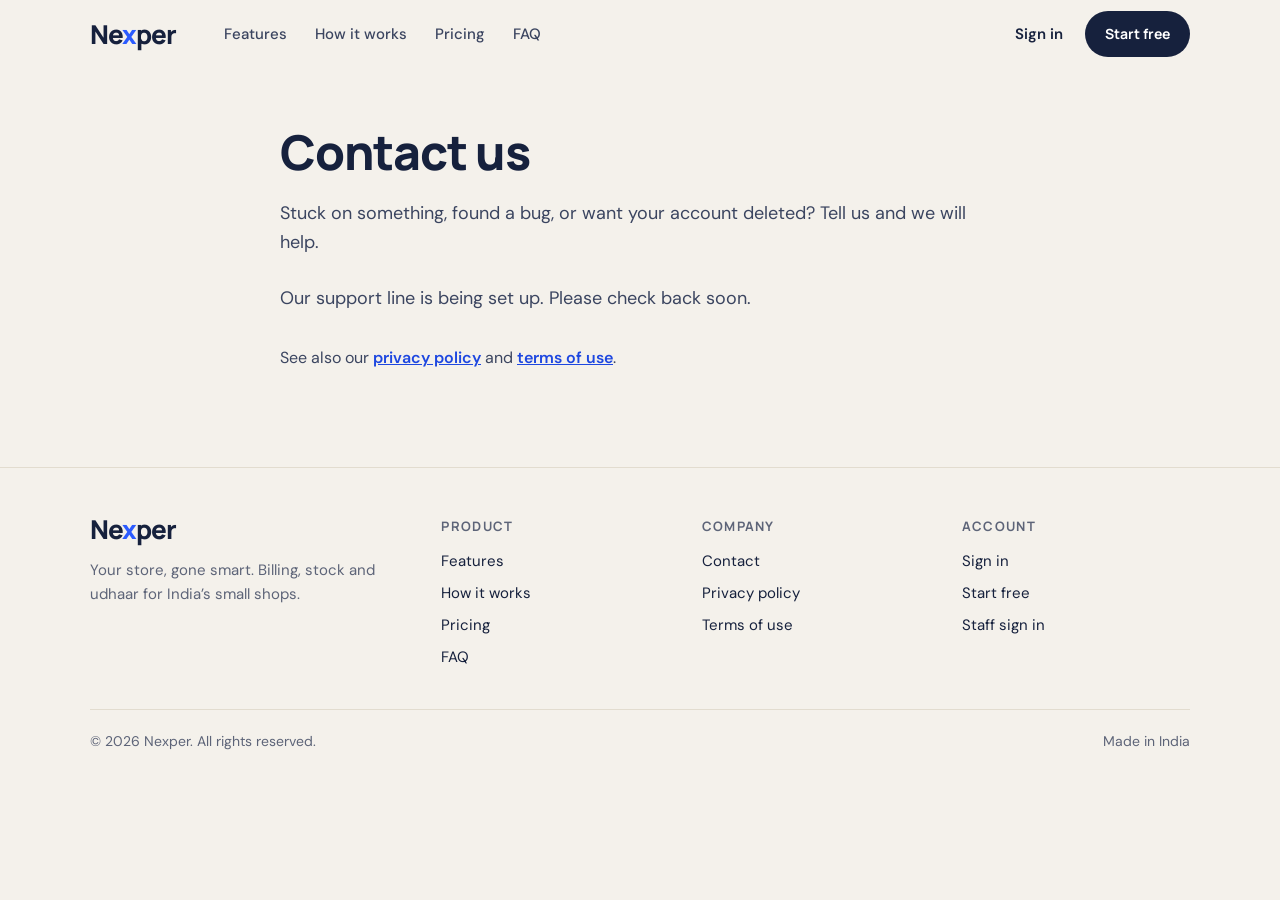
==== contact/index.html @ 887b854f "Move FAQ to its own /faq/ page Co-Authored-By: Claude Sonnet 5.5 <noreply@anthropic.com> Claude-Sess" ====
<!doctype html>
<html lang="en-IN">
<head>
<meta charset="utf-8">
<meta name="viewport" content="width=device-width, initial-scale=1">
<title>Contact | Nexper</title>
<meta name="description" content="Get help with Nexper.">
<link rel="canonical" href="https://nexper.in/contact/">
<meta name="theme-color" content="#f4f1eb">
<link rel="icon" href="/icon.svg" type="image/svg+xml">
<link rel="apple-touch-icon" href="/apple-touch-icon.png">
<meta property="og:type" content="website">
<meta property="og:site_name" content="Nexper">
<meta property="og:title" content="Contact | Nexper">
<meta property="og:description" content="Get help with Nexper.">
<meta property="og:url" content="https://nexper.in/contact/">
<meta property="og:image" content="https://nexper.in/og.png">
<meta property="og:locale" content="en_IN">
<meta name="twitter:card" content="summary_large_image">
<link rel="preconnect" href="https://fonts.googleapis.com">
<link rel="preconnect" href="https://fonts.gstatic.com" crossorigin>
<link href="https://fonts.googleapis.com/css2?family=DM+Sans:opsz,wght@9..40,400;9..40,500;9..40,600;9..40,700&family=Manrope:wght@700;800&display=swap" rel="stylesheet">
<link rel="stylesheet" href="/assets/site.css">
</head>
<body>
<a class="skip" href="#main">Skip to content</a>
<header class="header">
  <div class="wrap header-inner">
    <a class="wordmark" href="/" aria-label="Nexper home">Ne<span>x</span>per</a>
    <nav class="nav" aria-label="Main"><a href="/#features">Features</a><a href="/#how">How it works</a><a href="/#pricing">Pricing</a><a href="/faq/">FAQ</a></nav>
    <div class="header-actions">
      <a class="signin" href="https://app.nexper.in/login">Sign in</a>
      <a class="btn btn-dark" href="https://app.nexper.in/login?mode=signup">Start free</a>
      <button class="menu-btn" type="button" aria-label="Menu" aria-expanded="false" aria-controls="mobile-menu"><svg class="ico" aria-hidden="true"><use href="/assets/icons.svg#menu"/></svg></button>
    </div>
  </div>
  <nav class="mobile-menu" id="mobile-menu" aria-label="Mobile"><a href="/#features">Features</a><a href="/#how">How it works</a><a href="/#pricing">Pricing</a><a href="/faq/">FAQ</a><a href="https://app.nexper.in/login">Sign in</a></nav>
</header>
<main id="main" class="page">
  <h1>Contact us</h1>
  <p class="intro">Stuck on something, found a bug, or want your account deleted? Tell us and we will help.</p>
  <p class="intro" style="margin-top:28px">Our support line is being set up. Please check back soon.</p>
  <p style="margin-top:32px">See also our <a href="/privacy/">privacy policy</a> and <a href="/terms/">terms of use</a>.</p>
</main>
<footer class="footer">
  <div class="wrap">
    <div class="footer-grid">
      <div class="footer-brand">
        <a class="wordmark" href="/">Ne<span>x</span>per</a>
        <p>Your store, gone smart. Billing, stock and udhaar for India&rsquo;s small shops.</p>
      </div>
      <div><h4>Product</h4><ul><li><a href="/#features">Features</a></li><li><a href="/#how">How it works</a></li><li><a href="/#pricing">Pricing</a></li><li><a href="/faq/">FAQ</a></li></ul></div><div><h4>Company</h4><ul><li><a href="/contact/">Contact</a></li><li><a href="/privacy/">Privacy policy</a></li><li><a href="/terms/">Terms of use</a></li></ul></div><div><h4>Account</h4><ul><li><a href="https://app.nexper.in/login">Sign in</a></li><li><a href="https://app.nexper.in/login?mode=signup">Start free</a></li><li><a href="https://app.nexper.in/login?mode=staff">Staff sign in</a></li></ul></div>
    </div>
    <div class="footer-bottom">
      <span>&copy; <span data-year>2026</span> Nexper. All rights reserved.</span>
      <span>Made in India</span>
    </div>
  </div>
</footer>
<script src="/assets/site.js" defer></script>
</body>
</html>
---- assets/site.css ----
/* Nexper marketing site. Colours come from the Nexper wordmark:
   navy ink, electric-blue "x", warm cream paper. */

:root {
  --ink: #16213d;
  --ink-2: #3b4560;
  --muted: #5d6478;
  --blue: #2b5bff;
  --blue-ink: #1d47e0;
  --blue-soft: #e7edff;
  --cream: #f4f1eb;
  --cream-2: #ebe6dc;
  --paper: #ffffff;
  --line: #e2dccf;
  --green: #1f8a5f;
  --green-soft: #e4f4ec;
  --amber: #b45d0e;
  --amber-soft: #fcefdf;
  --red: #c8423a;
  --red-soft: #fbe8e6;
  --wa: #1fa855;

  --radius: 18px;
  --radius-sm: 12px;
  --shadow: 0 1px 2px rgba(22, 33, 61, 0.05), 0 8px 24px rgba(22, 33, 61, 0.07);
  --shadow-lg: 0 30px 60px -20px rgba(22, 33, 61, 0.35);

  --font-display: "Manrope", system-ui, -apple-system, "Segoe UI", sans-serif;
  --font-body: "DM Sans", system-ui, -apple-system, "Segoe UI", sans-serif;
  --wrap: 1140px;
}

*,
*::before,
*::after {
  box-sizing: border-box;
}

html {
  scroll-behavior: smooth;
  -webkit-text-size-adjust: 100%;
}

body {
  margin: 0;
  background: var(--cream);
  color: var(--ink);
  font-family: var(--font-body);
  font-size: 16px;
  line-height: 1.6;
  -webkit-font-smoothing: antialiased;
}

img,
svg {
  display: block;
  max-width: 100%;
}

a {
  color: inherit;
}

h1,
h2,
h3 {
  font-family: var(--font-display);
  line-height: 1.12;
  letter-spacing: -0.025em;
  margin: 0;
}

p {
  margin: 0;
}

.wrap {
  max-width: var(--wrap);
  margin: 0 auto;
  padding: 0 20px;
}

.sr-only {
  position: absolute;
  width: 1px;
  height: 1px;
  overflow: hidden;
  clip: rect(0 0 0 0);
  white-space: nowrap;
}

.skip {
  position: absolute;
  left: 12px;
  top: -60px;
  background: var(--ink);
  color: #fff;
  padding: 10px 14px;
  border-radius: 10px;
  z-index: 100;
}
.skip:focus {
  top: 12px;
}

:focus-visible {
  outline: 3px solid var(--blue);
  outline-offset: 3px;
  border-radius: 6px;
}

.ico {
  width: 20px;
  height: 20px;
  fill: none;
  stroke: currentColor;
  stroke-width: 2;
  stroke-linecap: round;
  stroke-linejoin: round;
  flex-shrink: 0;
}

/* ---------- Wordmark ---------- */
.wordmark {
  font-family: var(--font-display);
  font-weight: 800;
  font-size: 26px;
  letter-spacing: -0.04em;
  color: var(--ink);
  text-decoration: none;
  line-height: 1;
}
.wordmark span {
  color: var(--blue);
}

/* ---------- Buttons ---------- */
.btn {
  display: inline-flex;
  align-items: center;
  justify-content: center;
  gap: 8px;
  font-family: var(--font-display);
  font-weight: 700;
  font-size: 15px;
  padding: 13px 22px;
  border-radius: 999px;
  text-decoration: none;
  border: 2px solid transparent;
  transition: transform 0.15s ease, background 0.15s ease, box-shadow 0.15s ease;
  white-space: nowrap;
}
.btn:active {
  transform: translateY(1px);
}
.btn-primary {
  background: var(--blue);
  color: #fff;
  box-shadow: 0 8px 20px -8px rgba(43, 91, 255, 0.7);
}
.btn-primary:hover {
  background: var(--blue-ink);
}
.btn-dark {
  background: var(--ink);
  color: #fff;
}
.btn-dark:hover {
  background: #0d1530;
}
.btn-ghost {
  border-color: var(--ink);
  color: var(--ink);
}
.btn-ghost:hover {
  background: var(--ink);
  color: #fff;
}
.btn-light {
  background: #fff;
  color: var(--ink);
}
.btn-lg {
  padding: 16px 28px;
  font-size: 16px;
}

/* ---------- Header ---------- */
.header {
  position: sticky;
  top: 0;
  z-index: 50;
  background: rgba(244, 241, 235, 0.88);
  backdrop-filter: saturate(1.4) blur(12px);
  -webkit-backdrop-filter: saturate(1.4) blur(12px);
  border-bottom: 1px solid transparent;
  transition: border-color 0.2s ease;
}
.header.scrolled {
  border-bottom-color: var(--line);
}
.header-inner {
  display: flex;
  align-items: center;
  gap: 24px;
  height: 68px;
}
.nav {
  display: flex;
  gap: 4px;
  margin-left: 12px;
}
.nav a {
  text-decoration: none;
  font-weight: 500;
  font-size: 15px;
  color: var(--ink-2);
  padding: 8px 12px;
  border-radius: 999px;
}
.nav a:hover {
  background: var(--cream-2);
  color: var(--ink);
}
.header-actions {
  margin-left: auto;
  display: flex;
  align-items: center;
  gap: 10px;
}
.signin {
  text-decoration: none;
  font-weight: 600;
  font-size: 15px;
  padding: 8px 12px;
}
.signin:hover {
  color: var(--blue-ink);
}
.header .btn {
  padding: 10px 18px;
  font-size: 14px;
}
.menu-btn {
  display: none;
  background: none;
  border: 0;
  padding: 8px;
  margin-right: -8px;
  color: var(--ink);
  cursor: pointer;
}
.menu-btn .ico {
  width: 24px;
  height: 24px;
}
.mobile-menu {
  display: none;
}

@media (max-width: 860px) {
  .nav,
  .header-actions .signin {
    display: none;
  }
  .menu-btn {
    display: block;
  }
  .header-actions {
    gap: 6px;
  }
  .mobile-menu.open {
    display: block;
    border-top: 1px solid var(--line);
    padding: 8px 20px 20px;
    background: var(--cream);
  }
  .mobile-menu a {
    display: block;
    text-decoration: none;
    font-weight: 600;
    font-size: 17px;
    padding: 13px 0;
    border-bottom: 1px solid var(--line);
  }
  .mobile-menu a:last-child {
    border-bottom: 0;
  }
}

/* ---------- Hero ---------- */
.hero {
  padding: 56px 0 72px;
  overflow: hidden;
}
.hero-grid {
  display: grid;
  grid-template-columns: 1.1fr 0.9fr;
  gap: 48px;
  align-items: center;
}
.tagline {
  display: inline-flex;
  align-items: center;
  gap: 12px;
  font-weight: 500;
  color: var(--ink-2);
  font-size: 15px;
}
.tagline::before,
.tagline::after {
  content: "";
  width: 28px;
  height: 3px;
  border-radius: 3px;
  background: var(--blue);
}
.hero h1 {
  font-size: clamp(40px, 6.2vw, 68px);
  font-weight: 800;
  margin-top: 18px;
  letter-spacing: -0.04em;
}
.hero h1 em {
  font-style: normal;
  color: var(--blue);
}
.hero-sub {
  font-size: clamp(17px, 2vw, 19px);
  color: var(--ink-2);
  max-width: 34em;
  margin-top: 20px;
}
.hero-ctas {
  display: flex;
  flex-wrap: wrap;
  gap: 12px;
  margin-top: 32px;
}
.checks {
  list-style: none;
  padding: 0;
  margin: 26px 0 0;
  display: flex;
  flex-wrap: wrap;
  gap: 10px 22px;
  font-size: 15px;
  color: var(--ink-2);
}
.checks li {
  display: flex;
  align-items: center;
  gap: 7px;
}
.checks .ico {
  width: 18px;
  height: 18px;
  color: var(--green);
  stroke-width: 2.6;
}

/* Phone mock-up */
.phone-stage {
  position: relative;
  display: flex;
  justify-content: center;
  padding: 20px 0;
}
.phone-stage::before {
  content: "";
  position: absolute;
  width: 380px;
  height: 380px;
  border-radius: 50%;
  background: radial-gradient(circle, rgba(43, 91, 255, 0.22), rgba(43, 91, 255, 0) 70%);
  top: 50%;
  left: 50%;
  transform: translate(-50%, -50%);
}
.phone {
  position: relative;
  width: 290px;
  background: var(--ink);
  border-radius: 42px;
  padding: 10px;
  box-shadow: var(--shadow-lg);
  transform: rotate(-2deg);
}
.screen {
  background: #f6f5f2;
  border-radius: 33px;
  overflow: hidden;
  font-size: 13px;
}
.screen-top {
  background: var(--paper);
  padding: 22px 16px 12px;
  border-bottom: 1px solid #ece9e2;
}
.screen-top small {
  color: var(--muted);
  font-size: 11px;
  display: block;
}
.screen-top strong {
  font-family: var(--font-display);
  font-size: 15px;
}
.screen-body {
  padding: 12px;
  display: grid;
  gap: 7px;
}
.line {
  display: flex;
  align-items: center;
  justify-content: space-between;
  background: var(--paper);
  border-radius: 12px;
  padding: 9px 11px;
}
.line b {
  font-weight: 600;
  font-size: 12.5px;
  display: block;
}
.line i {
  font-style: normal;
  color: var(--muted);
  font-size: 11px;
}
.line .amt {
  font-family: var(--font-display);
  font-weight: 700;
  font-variant-numeric: tabular-nums;
}
.pay {
  display: flex;
  background: var(--paper);
  border-radius: 10px;
  padding: 3px;
  margin-top: 3px;
}
.pay span {
  flex: 1;
  text-align: center;
  font-size: 11.5px;
  font-weight: 600;
  padding: 6px 0;
  border-radius: 8px;
  color: var(--muted);
}
.pay .on {
  background: var(--blue);
  color: #fff;
}
.total {
  display: flex;
  justify-content: space-between;
  align-items: baseline;
  padding: 6px 4px 2px;
  font-weight: 600;
}
.total .amt {
  font-family: var(--font-display);
  font-size: 22px;
  font-weight: 800;
  color: var(--ink);
}
.screen-cta {
  background: var(--ink);
  color: #fff;
  text-align: center;
  border-radius: 12px;
  padding: 11px;
  font-weight: 700;
  font-family: var(--font-display);
  margin-bottom: 4px;
}

.chip {
  position: absolute;
  z-index: 2;
  display: flex;
  align-items: center;
  gap: 10px;
  background: var(--paper);
  border-radius: 14px;
  padding: 10px 14px 10px 10px;
  box-shadow: var(--shadow);
  font-size: 13px;
  line-height: 1.3;
  white-space: nowrap;
  animation: float 6s ease-in-out infinite;
}
.chip b {
  display: block;
  font-weight: 700;
}
.chip small {
  color: var(--muted);
  font-size: 11.5px;
}
.chip-ico {
  width: 32px;
  height: 32px;
  border-radius: 10px;
  display: grid;
  place-items: center;
}
.chip-ico .ico {
  width: 17px;
  height: 17px;
}
.chip-1 {
  top: 0;
  left: -10px;
}
.chip-2 {
  top: 46%;
  right: -24px;
  animation-delay: -2s;
}
.chip-3 {
  bottom: 34px;
  left: -26px;
  animation-delay: -4s;
}
@keyframes float {
  0%,
  100% {
    transform: translateY(0);
  }
  50% {
    transform: translateY(-8px);
  }
}
@media (prefers-reduced-motion: reduce) {
  .chip {
    animation: none;
  }
  html {
    scroll-behavior: auto;
  }
}

@media (max-width: 960px) {
  .hero-grid {
    grid-template-columns: 1fr;
    gap: 36px;
  }
  .hero {
    padding-top: 36px;
  }
}
@media (max-width: 480px) {
  .hero-ctas .btn {
    flex: 1 1 100%;
  }
  .chip-1 {
    left: -4px;
    top: -8px;
  }
  .chip-2 {
    right: -4px;
  }
  .chip-3 {
    left: -4px;
  }
  .phone {
    width: 262px;
  }
}

/* ---------- Strip of shop types ---------- */
.shops {
  border-top: 1px solid var(--line);
  border-bottom: 1px solid var(--line);
  padding: 22px 0;
}
.shops-inner {
  display: flex;
  align-items: center;
  flex-wrap: wrap;
  justify-content: center;
  gap: 10px 12px;
}
.shops p {
  font-weight: 600;
  color: var(--muted);
  font-size: 14px;
  margin-right: 6px;
}
.pill {
  display: inline-flex;
  align-items: center;
  gap: 8px;
  background: var(--paper);
  border: 1px solid var(--line);
  border-radius: 999px;
  padding: 8px 14px;
  font-weight: 600;
  font-size: 14px;
}
.pill .ico {
  width: 17px;
  height: 17px;
  color: var(--blue);
}

/* ---------- Sections ---------- */
.section {
  padding: 96px 0 0;
  scroll-margin-top: 70px;
}
.eyebrow {
  font-family: var(--font-display);
  font-weight: 800;
  font-size: 13px;
  letter-spacing: 0.12em;
  text-transform: uppercase;
  color: var(--blue-ink);
}
.section-head {
  max-width: 680px;
  margin: 0 auto 48px;
  text-align: center;
}
.section-head h2 {
  font-size: clamp(30px, 4.4vw, 44px);
  font-weight: 800;
  margin-top: 10px;
}
.section-head p {
  color: var(--ink-2);
  font-size: 17px;
  margin-top: 14px;
}

/* Big feature rows */
.rows {
  display: grid;
  gap: 24px;
}
.row {
  display: grid;
  grid-template-columns: 1fr 1fr;
  gap: 40px;
  align-items: center;
  background: var(--paper);
  border-radius: 28px;
  padding: 44px;
  border: 1px solid var(--line);
}
.row:nth-child(even) .row-copy {
  order: 2;
}
.row h3 {
  font-size: clamp(24px, 3vw, 32px);
  font-weight: 800;
  margin-top: 10px;
}
.row-copy > p {
  color: var(--ink-2);
  font-size: 17px;
  margin-top: 12px;
}
.ticks {
  list-style: none;
  padding: 0;
  margin: 20px 0 0;
  display: grid;
  gap: 10px;
}
.ticks li {
  display: flex;
  gap: 10px;
  align-items: flex-start;
}
.ticks .ico {
  width: 18px;
  height: 18px;
  margin-top: 4px;
  color: var(--blue);
  stroke-width: 2.6;
}
.demo {
  background: var(--cream);
  border-radius: 20px;
  padding: 22px;
  display: grid;
  gap: 10px;
  font-size: 14px;
}
.demo-card {
  background: var(--paper);
  border-radius: 14px;
  padding: 12px 14px;
  display: flex;
  align-items: center;
  gap: 12px;
  box-shadow: 0 1px 2px rgba(22, 33, 61, 0.06);
}
.demo-card .grow {
  flex: 1;
  min-width: 0;
}
.demo-card b {
  display: block;
  font-weight: 600;
}
.demo-card small {
  color: var(--muted);
  font-size: 12.5px;
}
.demo-card .amt {
  font-family: var(--font-display);
  font-weight: 800;
  font-variant-numeric: tabular-nums;
}
.tag {
  font-size: 11.5px;
  font-weight: 700;
  padding: 4px 9px;
  border-radius: 999px;
  white-space: nowrap;
}
.tag-red {
  background: var(--red-soft);
  color: var(--red);
}
.tag-amber {
  background: var(--amber-soft);
  color: var(--amber);
}
.tag-green {
  background: var(--green-soft);
  color: var(--green);
}
.tag-blue {
  background: var(--blue-soft);
  color: var(--blue-ink);
}
.avatar {
  width: 36px;
  height: 36px;
  border-radius: 50%;
  display: grid;
  place-items: center;
  font-weight: 700;
  font-family: var(--font-display);
  background: var(--blue-soft);
  color: var(--blue-ink);
  flex-shrink: 0;
}
.search {
  display: flex;
  align-items: center;
  gap: 10px;
  background: var(--paper);
  border: 2px solid var(--blue);
  border-radius: 14px;
  padding: 11px 14px;
  color: var(--muted);
}
.search .ico {
  color: var(--blue);
}
.search .mic {
  margin-left: auto;
  color: var(--ink);
}
.wa-bubble {
  background: #dcf8c6;
  border-radius: 14px 14px 4px 14px;
  padding: 11px 13px;
  margin-left: 32px;
  font-size: 13.5px;
  line-height: 1.45;
  color: #1c2b1c;
}
.wa-bubble small {
  display: block;
  text-align: right;
  color: #5d7a5d;
  font-size: 11px;
  margin-top: 4px;
}

@media (max-width: 860px) {
  .row {
    grid-template-columns: 1fr;
    padding: 28px 22px;
    gap: 28px;
  }
  .row:nth-child(even) .row-copy {
    order: 0;
  }
  .section {
    padding-top: 72px;
  }
}

/* Small feature grid */
.grid {
  display: grid;
  grid-template-columns: repeat(3, 1fr);
  gap: 16px;
  margin-top: 24px;
}
.card {
  background: var(--paper);
  border: 1px solid var(--line);
  border-radius: var(--radius);
  padding: 24px;
}
.card h3 {
  font-size: 18px;
  font-weight: 800;
  margin-top: 16px;
}
.card p {
  color: var(--ink-2);
  font-size: 15px;
  margin-top: 6px;
}
.icon-box {
  width: 44px;
  height: 44px;
  border-radius: 12px;
  display: grid;
  place-items: center;
  background: var(--blue-soft);
  color: var(--blue-ink);
}
@media (max-width: 860px) {
  .grid {
    grid-template-columns: 1fr 1fr;
  }
}
@media (max-width: 560px) {
  .grid {
    grid-template-columns: 1fr;
  }
}

/* Steps */
.steps {
  display: grid;
  grid-template-columns: repeat(3, 1fr);
  gap: 16px;
  counter-reset: step;
}
.step {
  position: relative;
  background: var(--paper);
  border: 1px solid var(--line);
  border-radius: var(--radius);
  padding: 28px 24px 24px;
}
.step-n {
  font-family: var(--font-display);
  font-weight: 800;
  font-size: 15px;
  width: 38px;
  height: 38px;
  border-radius: 50%;
  display: grid;
  place-items: center;
  background: var(--ink);
  color: #fff;
}
.step h3 {
  font-size: 20px;
  font-weight: 800;
  margin-top: 18px;
}
.step p {
  color: var(--ink-2);
  margin-top: 6px;
  font-size: 15px;
}
.step .time {
  display: inline-block;
  margin-top: 14px;
}
.timer {
  margin-top: 28px;
  text-align: center;
  font-family: var(--font-display);
  font-weight: 700;
  font-size: 18px;
}
.timer span {
  color: var(--blue-ink);
}
@media (max-width: 860px) {
  .steps {
    grid-template-columns: 1fr;
  }
}

/* Coming soon */
.soon {
  background: var(--ink);
  color: #fff;
  border-radius: 32px;
  padding: 56px 44px;
}
.soon .eyebrow {
  color: #8fa8ff;
}
.soon .section-head {
  margin-bottom: 36px;
}
.soon .section-head p {
  color: rgba(255, 255, 255, 0.72);
}
.soon-grid {
  display: grid;
  grid-template-columns: repeat(2, 1fr);
  gap: 16px;
}
.soon-card {
  background: rgba(255, 255, 255, 0.06);
  border: 1px solid rgba(255, 255, 255, 0.12);
  border-radius: var(--radius);
  padding: 24px;
}
.soon-card .icon-box {
  background: rgba(143, 168, 255, 0.16);
  color: #b3c4ff;
}
.soon-card h3 {
  font-size: 19px;
  font-weight: 800;
  margin-top: 16px;
}
.soon-card p {
  color: rgba(255, 255, 255, 0.72);
  font-size: 15px;
  margin-top: 6px;
}
@media (max-width: 860px) {
  .soon {
    padding: 40px 22px;
    border-radius: 24px;
  }
  .soon-grid {
    grid-template-columns: 1fr;
  }
}

/* Pricing */
.early {
  display: flex;
  align-items: center;
  justify-content: center;
  gap: 10px;
  background: var(--blue-soft);
  color: var(--blue-ink);
  font-weight: 700;
  border-radius: 14px;
  padding: 14px 18px;
  margin: 0 auto 20px;
  max-width: 820px;
  text-align: center;
}
.plans {
  display: grid;
  grid-template-columns: 1fr 1fr;
  gap: 16px;
  max-width: 820px;
  margin: 0 auto;
}
.plan {
  background: var(--paper);
  border: 1px solid var(--line);
  border-radius: 24px;
  padding: 30px;
  display: flex;
  flex-direction: column;
}
.plan.featured {
  border: 2px solid var(--ink);
  position: relative;
}
.plan-badge {
  position: absolute;
  top: -13px;
  right: 24px;
  background: var(--ink);
  color: #fff;
  font-size: 12px;
  font-weight: 700;
  padding: 4px 12px;
  border-radius: 999px;
}
.plan-name {
  font-family: var(--font-display);
  font-weight: 800;
  font-size: 18px;
}
.price {
  font-family: var(--font-display);
  font-weight: 800;
  font-size: 44px;
  letter-spacing: -0.03em;
  margin-top: 8px;
}
.price small {
  font-size: 16px;
  color: var(--muted);
  font-weight: 600;
  letter-spacing: 0;
}
.plan-note {
  color: var(--muted);
  font-size: 14px;
}
.plan .ticks {
  flex: 1;
  margin: 22px 0 26px;
  font-size: 15px;
}
.plan .btn {
  width: 100%;
}
@media (max-width: 700px) {
  .plans {
    grid-template-columns: 1fr;
  }
}

/* FAQ */
.faq {
  max-width: 780px;
  margin: 0 auto;
  display: grid;
  gap: 10px;
}
.faq details {
  background: var(--paper);
  border: 1px solid var(--line);
  border-radius: 16px;
  padding: 0 22px;
}
.faq summary {
  list-style: none;
  cursor: pointer;
  display: flex;
  justify-content: space-between;
  align-items: center;
  gap: 16px;
  font-weight: 700;
  font-size: 16.5px;
  padding: 18px 0;
}
.faq summary::-webkit-details-marker {
  display: none;
}
.faq summary .ico {
  transition: transform 0.2s ease;
  color: var(--muted);
}
.faq details[open] summary .ico {
  transform: rotate(45deg);
}
.faq details p {
  color: var(--ink-2);
  padding-bottom: 20px;
  margin-top: -4px;
}

/* Closing CTA */
.closing {
  margin-top: 96px;
}
.closing-box {
  background: var(--blue);
  color: #fff;
  border-radius: 32px;
  padding: 64px 32px;
  text-align: center;
  position: relative;
  overflow: hidden;
}
.closing-box::after {
  content: "x";
  position: absolute;
  right: -30px;
  bottom: -150px;
  font-family: var(--font-display);
  font-weight: 800;
  font-size: 420px;
  line-height: 1;
  color: rgba(255, 255, 255, 0.08);
  pointer-events: none;
}
.closing-box h2 {
  font-size: clamp(30px, 4.6vw, 48px);
  font-weight: 800;
}
.closing-box p {
  margin: 14px auto 0;
  max-width: 32em;
  color: rgba(255, 255, 255, 0.85);
  font-size: 17px;
}
.closing-box .btn {
  margin-top: 30px;
  position: relative;
  z-index: 1;
}

/* ---------- Footer ---------- */
.footer {
  margin-top: 96px;
  border-top: 1px solid var(--line);
  padding: 48px 0 28px;
  font-size: 15px;
}
.footer-grid {
  display: grid;
  grid-template-columns: 1.4fr repeat(3, 1fr);
  gap: 32px;
}
.footer-brand p {
  color: var(--muted);
  margin-top: 12px;
  max-width: 22em;
}
.footer h4 {
  font-family: var(--font-display);
  font-size: 13px;
  letter-spacing: 0.1em;
  text-transform: uppercase;
  color: var(--muted);
  margin: 0 0 12px;
}
.footer ul {
  list-style: none;
  margin: 0;
  padding: 0;
  display: grid;
  gap: 8px;
}
.footer ul a {
  text-decoration: none;
}
.footer ul a:hover {
  color: var(--blue-ink);
}
.footer-bottom {
  margin-top: 40px;
  padding-top: 20px;
  border-top: 1px solid var(--line);
  color: var(--muted);
  font-size: 14px;
  display: flex;
  justify-content: space-between;
  flex-wrap: wrap;
  gap: 8px;
}
@media (max-width: 760px) {
  .footer-grid {
    grid-template-columns: 1fr 1fr;
  }
  .footer-brand {
    grid-column: 1 / -1;
  }
}

/* ---------- Simple pages (legal, contact, 404) ---------- */
.page {
  max-width: 760px;
  margin: 0 auto;
  padding: 56px 20px 0;
}
.page h1 {
  font-size: clamp(34px, 5vw, 48px);
  font-weight: 800;
}
.page .updated {
  color: var(--muted);
  font-size: 14px;
  margin-top: 10px;
}
.page .intro {
  font-size: 18px;
  color: var(--ink-2);
  margin-top: 20px;
}
.page h2 {
  font-size: 21px;
  font-weight: 800;
  margin: 40px 0 10px;
}
.page p,
.page li {
  color: var(--ink-2);
}
.page p + p {
  margin-top: 12px;
}
.page ul {
  padding-left: 22px;
  margin: 0 0 12px;
  display: grid;
  gap: 6px;
}
.page a {
  color: var(--blue-ink);
  font-weight: 600;
}
.contact-cards {
  display: grid;
  grid-template-columns: 1fr 1fr;
  gap: 14px;
  margin-top: 32px;
}
.contact-card {
  display: flex;
  gap: 14px;
  align-items: flex-start;
  background: var(--paper);
  border: 1px solid var(--line);
  border-radius: var(--radius);
  padding: 22px;
  text-decoration: none;
  color: var(--ink) !important;
}
.contact-card:hover {
  border-color: var(--blue);
}
.contact-card b {
  display: block;
  font-family: var(--font-display);
  font-size: 17px;
}
.contact-card small {
  color: var(--muted);
  font-weight: 500;
  font-size: 14px;
}
@media (max-width: 600px) {
  .contact-cards {
    grid-template-columns: 1fr;
  }
}
.notfound {
  text-align: center;
  padding: 100px 20px 20px;
}
.notfound .big {
  font-family: var(--font-display);
  font-weight: 800;
  font-size: clamp(90px, 18vw, 160px);
  line-height: 1;
  letter-spacing: -0.05em;
}
.notfound .big span {
  color: var(--blue);
}
.notfound p {
  color: var(--ink-2);
  font-size: 18px;
  margin: 16px 0 28px;
}
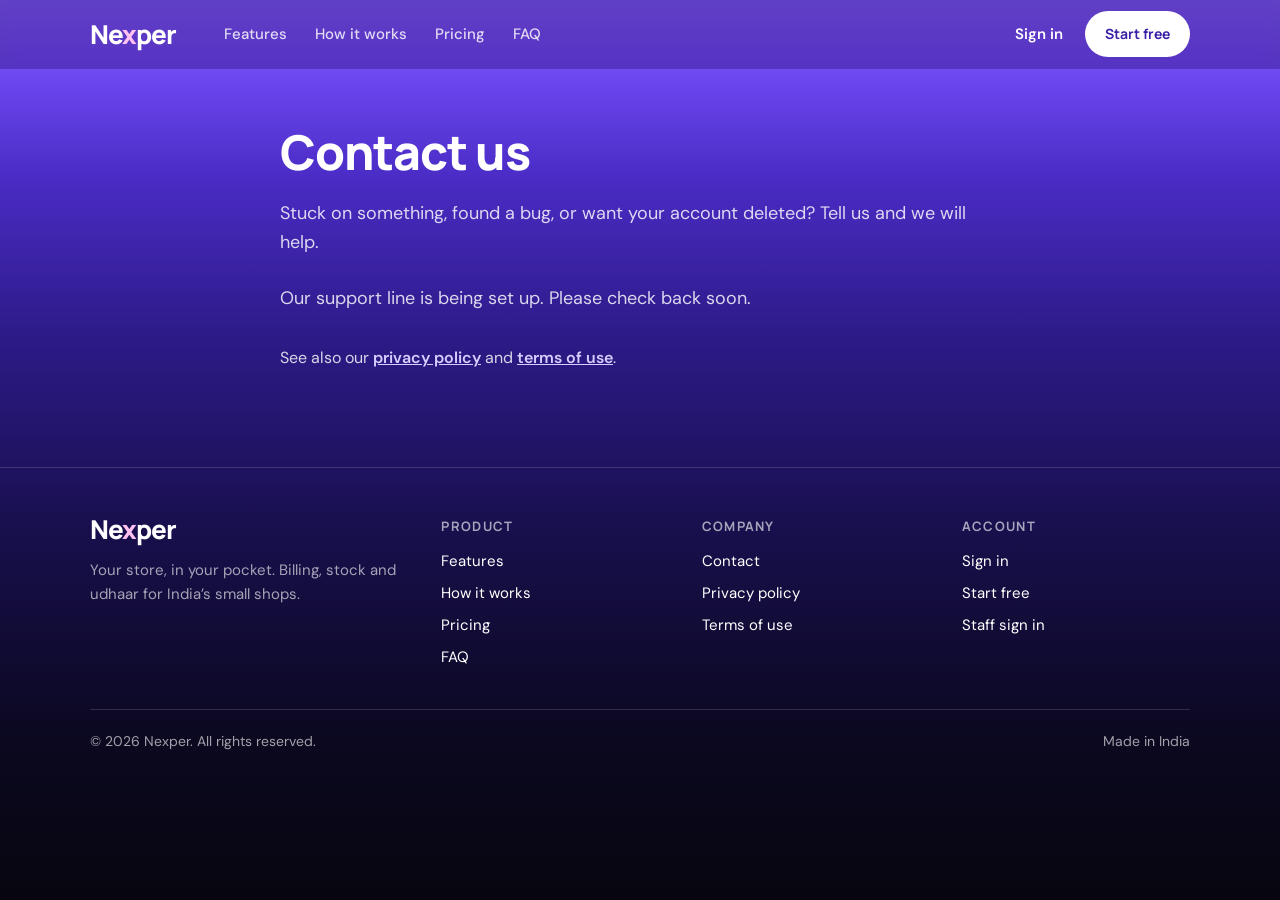
==== commit 2c5b6342: "Switch site to the Aurora look and new tagline One continuous background from light purple at the to" ====
--- a/contact/index.html
+++ b/contact/index.html
@@ -6,7 +6,7 @@
 <title>Contact | Nexper</title>
 <meta name="description" content="Get help with Nexper.">
 <link rel="canonical" href="https://nexper.in/contact/">
-<meta name="theme-color" content="#f4f1eb">
+<meta name="theme-color" content="#7a58f7">
 <link rel="icon" href="/icon.svg" type="image/svg+xml">
 <link rel="apple-touch-icon" href="/apple-touch-icon.png">
 <meta property="og:type" content="website">
@@ -27,14 +27,14 @@
 <header class="header">
   <div class="wrap header-inner">
     <a class="wordmark" href="/" aria-label="Nexper home">Ne<span>x</span>per</a>
-    <nav class="nav" aria-label="Main"><a href="/#features">Features</a><a href="/#how">How it works</a><a href="/#pricing">Pricing</a><a href="/faq/">FAQ</a></nav>
+    <nav class="nav" aria-label="Main"><a href="/#features">Features</a><a href="/#how">How it works</a><a href="/#pricing">Pricing</a><a href="/#faq">FAQ</a></nav>
     <div class="header-actions">
       <a class="signin" href="https://app.nexper.in/login">Sign in</a>
       <a class="btn btn-dark" href="https://app.nexper.in/login?mode=signup">Start free</a>
       <button class="menu-btn" type="button" aria-label="Menu" aria-expanded="false" aria-controls="mobile-menu"><svg class="ico" aria-hidden="true"><use href="/assets/icons.svg#menu"/></svg></button>
     </div>
   </div>
-  <nav class="mobile-menu" id="mobile-menu" aria-label="Mobile"><a href="/#features">Features</a><a href="/#how">How it works</a><a href="/#pricing">Pricing</a><a href="/faq/">FAQ</a><a href="https://app.nexper.in/login">Sign in</a></nav>
+  <nav class="mobile-menu" id="mobile-menu" aria-label="Mobile"><a href="/#features">Features</a><a href="/#how">How it works</a><a href="/#pricing">Pricing</a><a href="/#faq">FAQ</a><a href="https://app.nexper.in/login">Sign in</a></nav>
 </header>
 <main id="main" class="page">
   <h1>Contact us</h1>
@@ -47,9 +47,9 @@
     <div class="footer-grid">
       <div class="footer-brand">
         <a class="wordmark" href="/">Ne<span>x</span>per</a>
-        <p>Your store, gone smart. Billing, stock and udhaar for India&rsquo;s small shops.</p>
+        <p>Your store, in your pocket. Billing, stock and udhaar for India&rsquo;s small shops.</p>
       </div>
-      <div><h4>Product</h4><ul><li><a href="/#features">Features</a></li><li><a href="/#how">How it works</a></li><li><a href="/#pricing">Pricing</a></li><li><a href="/faq/">FAQ</a></li></ul></div><div><h4>Company</h4><ul><li><a href="/contact/">Contact</a></li><li><a href="/privacy/">Privacy policy</a></li><li><a href="/terms/">Terms of use</a></li></ul></div><div><h4>Account</h4><ul><li><a href="https://app.nexper.in/login">Sign in</a></li><li><a href="https://app.nexper.in/login?mode=signup">Start free</a></li><li><a href="https://app.nexper.in/login?mode=staff">Staff sign in</a></li></ul></div>
+      <div><h4>Product</h4><ul><li><a href="/#features">Features</a></li><li><a href="/#how">How it works</a></li><li><a href="/#pricing">Pricing</a></li><li><a href="/#faq">FAQ</a></li></ul></div><div><h4>Company</h4><ul><li><a href="/contact/">Contact</a></li><li><a href="/privacy/">Privacy policy</a></li><li><a href="/terms/">Terms of use</a></li></ul></div><div><h4>Account</h4><ul><li><a href="https://app.nexper.in/login">Sign in</a></li><li><a href="https://app.nexper.in/login?mode=signup">Start free</a></li><li><a href="https://app.nexper.in/login?mode=staff">Staff sign in</a></li></ul></div>
     </div>
     <div class="footer-bottom">
       <span>&copy; <span data-year>2026</span> Nexper. All rights reserved.</span>
--- a/assets/site.css
+++ b/assets/site.css
@@ -1,5 +1,5 @@
-/* Nexper marketing site. Colours come from the Nexper wordmark:
-   navy ink, electric-blue "x", warm cream paper. */
+/* Nexper marketing site. Base tokens first, then the Aurora theme at the
+   bottom of this file overrides them (purple-to-dark page background). */
 
 :root {
   --ink: #16213d;
@@ -8,9 +8,16 @@
   --blue: #2b5bff;
   --blue-ink: #1d47e0;
   --blue-soft: #e7edff;
-  --cream: #f4f1eb;
-  --cream-2: #ebe6dc;
-  --paper: #ffffff;
+  --bg: #f4f1eb;
+  --hover: #ebe6dc;
+  --surface: #ffffff;
+  --demo-bg: #f4f1eb;
+  --header-bg: rgba(244, 241, 235, 0.88);
+  --screen-bg: #f6f5f2;
+  --strong: #16213d;
+  --on-strong: #ffffff;
+  --band: #16213d;
+  --phone: #16213d;
   --line: #e2dccf;
   --green: #1f8a5f;
   --green-soft: #e4f4ec;
@@ -43,7 +50,7 @@
 
 body {
   margin: 0;
-  background: var(--cream);
+  background: var(--bg);
   color: var(--ink);
   font-family: var(--font-body);
   font-size: 16px;
@@ -93,8 +100,8 @@
   position: absolute;
   left: 12px;
   top: -60px;
-  background: var(--ink);
-  color: #fff;
+  background: var(--strong);
+  color: var(--on-strong);
   padding: 10px 14px;
   border-radius: 10px;
   z-index: 100;
@@ -162,19 +169,19 @@
   background: var(--blue-ink);
 }
 .btn-dark {
-  background: var(--ink);
-  color: #fff;
+  background: var(--strong);
+  color: var(--on-strong);
 }
 .btn-dark:hover {
-  background: #0d1530;
+  opacity: 0.9;
 }
 .btn-ghost {
   border-color: var(--ink);
   color: var(--ink);
 }
 .btn-ghost:hover {
-  background: var(--ink);
-  color: #fff;
+  background: var(--strong);
+  color: var(--on-strong);
 }
 .btn-light {
   background: #fff;
@@ -190,7 +197,7 @@
   position: sticky;
   top: 0;
   z-index: 50;
-  background: rgba(244, 241, 235, 0.88);
+  background: var(--header-bg);
   backdrop-filter: saturate(1.4) blur(12px);
   -webkit-backdrop-filter: saturate(1.4) blur(12px);
   border-bottom: 1px solid transparent;
@@ -219,7 +226,7 @@
   border-radius: 999px;
 }
 .nav a:hover {
-  background: var(--cream-2);
+  background: var(--hover);
   color: var(--ink);
 }
 .header-actions {
@@ -273,7 +280,7 @@
     display: block;
     border-top: 1px solid var(--line);
     padding: 8px 20px 20px;
-    background: var(--cream);
+    background: var(--bg);
   }
   .mobile-menu a {
     display: block;
@@ -380,20 +387,21 @@
 .phone {
   position: relative;
   width: 290px;
-  background: var(--ink);
+  background: var(--phone);
   border-radius: 42px;
   padding: 10px;
   box-shadow: var(--shadow-lg);
   transform: rotate(-2deg);
 }
 .screen {
-  background: #f6f5f2;
+  color: var(--ink);
+  background: var(--screen-bg);
   border-radius: 33px;
   overflow: hidden;
   font-size: 13px;
 }
 .screen-top {
-  background: var(--paper);
+  background: var(--surface);
   padding: 22px 16px 12px;
   border-bottom: 1px solid #ece9e2;
 }
@@ -415,7 +423,7 @@
   display: flex;
   align-items: center;
   justify-content: space-between;
-  background: var(--paper);
+  background: var(--surface);
   border-radius: 12px;
   padding: 9px 11px;
 }
@@ -436,7 +444,7 @@
 }
 .pay {
   display: flex;
-  background: var(--paper);
+  background: var(--surface);
   border-radius: 10px;
   padding: 3px;
   margin-top: 3px;
@@ -468,8 +476,8 @@
   color: var(--ink);
 }
 .screen-cta {
-  background: var(--ink);
-  color: #fff;
+  background: var(--strong);
+  color: var(--on-strong);
   text-align: center;
   border-radius: 12px;
   padding: 11px;
@@ -479,12 +487,13 @@
 }
 
 .chip {
+  color: var(--ink);
   position: absolute;
   z-index: 2;
   display: flex;
   align-items: center;
   gap: 10px;
-  background: var(--paper);
+  background: var(--surface);
   border-radius: 14px;
   padding: 10px 14px 10px 10px;
   box-shadow: var(--shadow);
@@ -595,7 +604,7 @@
   display: inline-flex;
   align-items: center;
   gap: 8px;
-  background: var(--paper);
+  background: var(--surface);
   border: 1px solid var(--line);
   border-radius: 999px;
   padding: 8px 14px;
@@ -647,7 +656,7 @@
   grid-template-columns: 1fr 1fr;
   gap: 40px;
   align-items: center;
-  background: var(--paper);
+  background: var(--surface);
   border-radius: 28px;
   padding: 44px;
   border: 1px solid var(--line);
@@ -685,7 +694,7 @@
   stroke-width: 2.6;
 }
 .demo {
-  background: var(--cream);
+  background: var(--demo-bg);
   border-radius: 20px;
   padding: 22px;
   display: grid;
@@ -693,7 +702,7 @@
   font-size: 14px;
 }
 .demo-card {
-  background: var(--paper);
+  background: var(--surface);
   border-radius: 14px;
   padding: 12px 14px;
   display: flex;
@@ -757,7 +766,7 @@
   display: flex;
   align-items: center;
   gap: 10px;
-  background: var(--paper);
+  background: var(--surface);
   border: 2px solid var(--blue);
   border-radius: 14px;
   padding: 11px 14px;
@@ -809,7 +818,7 @@
   margin-top: 24px;
 }
 .card {
-  background: var(--paper);
+  background: var(--surface);
   border: 1px solid var(--line);
   border-radius: var(--radius);
   padding: 24px;
@@ -853,7 +862,7 @@
 }
 .step {
   position: relative;
-  background: var(--paper);
+  background: var(--surface);
   border: 1px solid var(--line);
   border-radius: var(--radius);
   padding: 28px 24px 24px;
@@ -867,8 +876,8 @@
   border-radius: 50%;
   display: grid;
   place-items: center;
-  background: var(--ink);
-  color: #fff;
+  background: var(--strong);
+  color: var(--on-strong);
 }
 .step h3 {
   font-size: 20px;
@@ -902,7 +911,7 @@
 
 /* Coming soon */
 .soon {
-  background: var(--ink);
+  background: var(--band);
   color: #fff;
   border-radius: 32px;
   padding: 56px 44px;
@@ -974,7 +983,7 @@
   margin: 0 auto;
 }
 .plan {
-  background: var(--paper);
+  background: var(--surface);
   border: 1px solid var(--line);
   border-radius: 24px;
   padding: 30px;
@@ -982,15 +991,15 @@
   flex-direction: column;
 }
 .plan.featured {
-  border: 2px solid var(--ink);
+  border: 2px solid var(--strong);
   position: relative;
 }
 .plan-badge {
   position: absolute;
   top: -13px;
   right: 24px;
-  background: var(--ink);
-  color: #fff;
+  background: var(--strong);
+  color: var(--on-strong);
   font-size: 12px;
   font-weight: 700;
   padding: 4px 12px;
@@ -1040,7 +1049,7 @@
   gap: 10px;
 }
 .faq details {
-  background: var(--paper);
+  background: var(--surface);
   border: 1px solid var(--line);
   border-radius: 16px;
   padding: 0 22px;
@@ -1223,7 +1232,7 @@
   display: flex;
   gap: 14px;
   align-items: flex-start;
-  background: var(--paper);
+  background: var(--surface);
   border: 1px solid var(--line);
   border-radius: var(--radius);
   padding: 22px;
@@ -1267,3 +1276,95 @@
   font-size: 18px;
   margin: 16px 0 28px;
 }
+
+/* Aurora theme: one continuous background, light AI purple at the top flowing
+   into near-black at the bottom of the page. */
+:root {
+  --ink: #ffffff;
+  --ink-2: rgba(255, 255, 255, 0.82);
+  --muted: rgba(255, 255, 255, 0.62);
+  --blue: #c7b6ff;
+  --blue-ink: #d9cdff;
+  --blue-soft: rgba(255, 255, 255, 0.12);
+  --bg: transparent;
+  --hover: rgba(255, 255, 255, 0.1);
+  --surface: rgba(255, 255, 255, 0.07);
+  --line: rgba(255, 255, 255, 0.14);
+  --demo-bg: rgba(10, 6, 30, 0.28);
+  --header-bg: rgba(60, 36, 150, 0.55);
+  --strong: #ffffff;
+  --on-strong: #3a1fa8;
+  --band: rgba(255, 255, 255, 0.06);
+  --phone: #0c0822;
+  --green-soft: rgba(52, 199, 132, 0.18);
+  --green: #6ee7b7;
+  --amber-soft: rgba(245, 158, 66, 0.18);
+  --amber: #fbbf6a;
+  --red-soft: rgba(240, 98, 88, 0.18);
+  --red: #ff8a80;
+  --shadow: 0 10px 30px rgba(8, 4, 30, 0.35);
+}
+body {
+  min-height: 100vh;
+  background: linear-gradient(180deg, #8b6cff 0%, #6a46ee 9%, #4a2bc4 20%, #2c1a86 38%, #170f4a 60%, #0b0820 82%, #07060f 100%);
+  background-color: #07060f;
+}
+.hero h1 em {
+  background: linear-gradient(90deg, #ffffff 0%, #e2d6ff 45%, #ffc2f0 100%);
+  -webkit-background-clip: text;
+  background-clip: text;
+  color: transparent;
+}
+.wordmark span {
+  color: #ffc2f0;
+}
+.btn-primary {
+  background: #ffffff;
+  color: #3a1fa8;
+  box-shadow: 0 12px 30px -10px rgba(20, 8, 70, 0.6);
+}
+.btn-primary:hover {
+  background: #efe9ff;
+}
+.checks .ico,
+.ticks .ico {
+  color: #6ee7b7;
+}
+.phone-stage::before {
+  background: radial-gradient(circle, rgba(255, 194, 240, 0.35), rgba(255, 194, 240, 0) 70%);
+}
+.phone {
+  border: 1px solid rgba(255, 255, 255, 0.18);
+}
+/* The phone screen and floating chips stay light, like the real app. */
+.screen,
+.chip {
+  --ink: #1a1440;
+  --muted: #6b6690;
+  --surface: #ffffff;
+  --strong: #24135f;
+  --on-strong: #ffffff;
+  --blue: #6d4aff;
+  --green-soft: #e4f4ec;
+  --green: #1f8a5f;
+  --amber-soft: #fcefdf;
+  --amber: #b45d0e;
+  --red-soft: #fbe8e6;
+  --red: #c8423a;
+  color: var(--ink);
+}
+.screen {
+  background: #f4f2ff;
+}
+.soon {
+  border: 1px solid var(--line);
+}
+.closing-box {
+  background: linear-gradient(135deg, #7b5cfa 0%, #a64be8 55%, #e05fb5 100%);
+}
+.shops {
+  border-color: var(--line);
+}
+.btn-light {
+  color: #3a1fa8;
+}
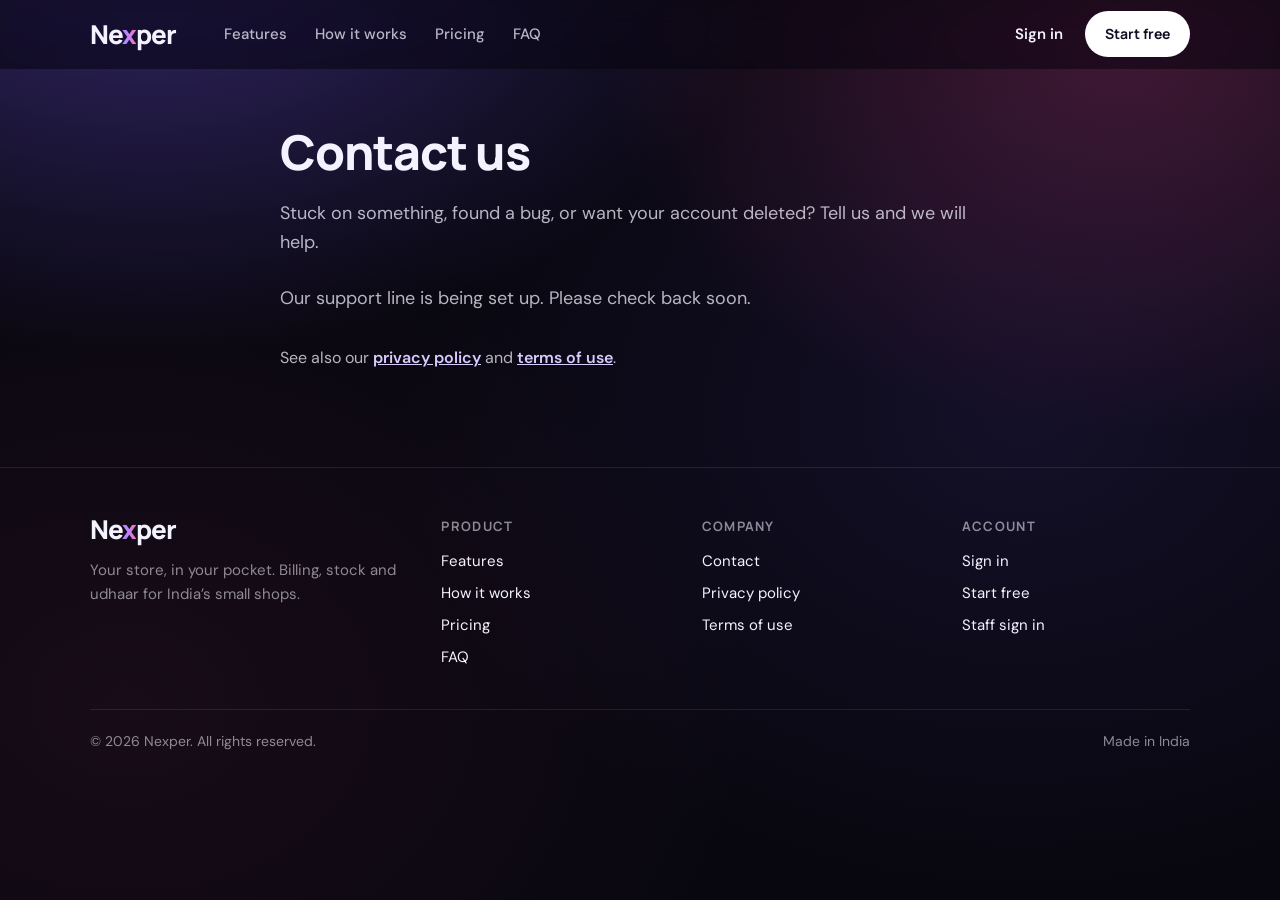
==== commit 70b3de26: "Dark glow look and local headlines Near-black page with soft purple and pink light, and a purple-to-" ====
--- a/contact/index.html
+++ b/contact/index.html
@@ -6,7 +6,7 @@
 <title>Contact | Nexper</title>
 <meta name="description" content="Get help with Nexper.">
 <link rel="canonical" href="https://nexper.in/contact/">
-<meta name="theme-color" content="#7a58f7">
+<meta name="theme-color" content="#08070f">
 <link rel="icon" href="/icon.svg" type="image/svg+xml">
 <link rel="apple-touch-icon" href="/apple-touch-icon.png">
 <meta property="og:type" content="website">
@@ -14,7 +14,7 @@
 <meta property="og:title" content="Contact | Nexper">
 <meta property="og:description" content="Get help with Nexper.">
 <meta property="og:url" content="https://nexper.in/contact/">
-<meta property="og:image" content="https://nexper.in/og.png">
+<meta property="og:image" content="https://nexper.in/og.jpg">
 <meta property="og:locale" content="en_IN">
 <meta name="twitter:card" content="summary_large_image">
 <link rel="preconnect" href="https://fonts.googleapis.com">
@@ -27,14 +27,14 @@
 <header class="header">
   <div class="wrap header-inner">
     <a class="wordmark" href="/" aria-label="Nexper home">Ne<span>x</span>per</a>
-    <nav class="nav" aria-label="Main"><a href="/#features">Features</a><a href="/#how">How it works</a><a href="/#pricing">Pricing</a><a href="/#faq">FAQ</a></nav>
+    <nav class="nav" aria-label="Main"><a href="/#features">Features</a><a href="/#how">How it works</a><a href="/#pricing">Pricing</a><a href="/faq/">FAQ</a></nav>
     <div class="header-actions">
       <a class="signin" href="https://app.nexper.in/login">Sign in</a>
       <a class="btn btn-dark" href="https://app.nexper.in/login?mode=signup">Start free</a>
       <button class="menu-btn" type="button" aria-label="Menu" aria-expanded="false" aria-controls="mobile-menu"><svg class="ico" aria-hidden="true"><use href="/assets/icons.svg#menu"/></svg></button>
     </div>
   </div>
-  <nav class="mobile-menu" id="mobile-menu" aria-label="Mobile"><a href="/#features">Features</a><a href="/#how">How it works</a><a href="/#pricing">Pricing</a><a href="/#faq">FAQ</a><a href="https://app.nexper.in/login">Sign in</a></nav>
+  <nav class="mobile-menu" id="mobile-menu" aria-label="Mobile"><a href="/#features">Features</a><a href="/#how">How it works</a><a href="/#pricing">Pricing</a><a href="/faq/">FAQ</a><a href="https://app.nexper.in/login">Sign in</a></nav>
 </header>
 <main id="main" class="page">
   <h1>Contact us</h1>
@@ -49,7 +49,7 @@
         <a class="wordmark" href="/">Ne<span>x</span>per</a>
         <p>Your store, in your pocket. Billing, stock and udhaar for India&rsquo;s small shops.</p>
       </div>
-      <div><h4>Product</h4><ul><li><a href="/#features">Features</a></li><li><a href="/#how">How it works</a></li><li><a href="/#pricing">Pricing</a></li><li><a href="/#faq">FAQ</a></li></ul></div><div><h4>Company</h4><ul><li><a href="/contact/">Contact</a></li><li><a href="/privacy/">Privacy policy</a></li><li><a href="/terms/">Terms of use</a></li></ul></div><div><h4>Account</h4><ul><li><a href="https://app.nexper.in/login">Sign in</a></li><li><a href="https://app.nexper.in/login?mode=signup">Start free</a></li><li><a href="https://app.nexper.in/login?mode=staff">Staff sign in</a></li></ul></div>
+      <div><h4>Product</h4><ul><li><a href="/#features">Features</a></li><li><a href="/#how">How it works</a></li><li><a href="/#pricing">Pricing</a></li><li><a href="/faq/">FAQ</a></li></ul></div><div><h4>Company</h4><ul><li><a href="/contact/">Contact</a></li><li><a href="/privacy/">Privacy policy</a></li><li><a href="/terms/">Terms of use</a></li></ul></div><div><h4>Account</h4><ul><li><a href="https://app.nexper.in/login">Sign in</a></li><li><a href="https://app.nexper.in/login?mode=signup">Start free</a></li><li><a href="https://app.nexper.in/login?mode=staff">Staff sign in</a></li></ul></div>
     </div>
     <div class="footer-bottom">
       <span>&copy; <span data-year>2026</span> Nexper. All rights reserved.</span>
--- a/assets/site.css
+++ b/assets/site.css
@@ -486,68 +486,7 @@
   margin-bottom: 4px;
 }
 
-.chip {
-  color: var(--ink);
-  position: absolute;
-  z-index: 2;
-  display: flex;
-  align-items: center;
-  gap: 10px;
-  background: var(--surface);
-  border-radius: 14px;
-  padding: 10px 14px 10px 10px;
-  box-shadow: var(--shadow);
-  font-size: 13px;
-  line-height: 1.3;
-  white-space: nowrap;
-  animation: float 6s ease-in-out infinite;
-}
-.chip b {
-  display: block;
-  font-weight: 700;
-}
-.chip small {
-  color: var(--muted);
-  font-size: 11.5px;
-}
-.chip-ico {
-  width: 32px;
-  height: 32px;
-  border-radius: 10px;
-  display: grid;
-  place-items: center;
-}
-.chip-ico .ico {
-  width: 17px;
-  height: 17px;
-}
-.chip-1 {
-  top: 0;
-  left: -10px;
-}
-.chip-2 {
-  top: 46%;
-  right: -24px;
-  animation-delay: -2s;
-}
-.chip-3 {
-  bottom: 34px;
-  left: -26px;
-  animation-delay: -4s;
-}
-@keyframes float {
-  0%,
-  100% {
-    transform: translateY(0);
-  }
-  50% {
-    transform: translateY(-8px);
-  }
-}
 @media (prefers-reduced-motion: reduce) {
-  .chip {
-    animation: none;
-  }
   html {
     scroll-behavior: auto;
   }
@@ -565,16 +504,6 @@
 @media (max-width: 480px) {
   .hero-ctas .btn {
     flex: 1 1 100%;
-  }
-  .chip-1 {
-    left: -4px;
-    top: -8px;
-  }
-  .chip-2 {
-    right: -4px;
-  }
-  .chip-3 {
-    left: -4px;
   }
   .phone {
     width: 262px;
@@ -1277,94 +1206,93 @@
   margin: 16px 0 28px;
 }
 
-/* Aurora theme: one continuous background, light AI purple at the top flowing
-   into near-black at the bottom of the page. */
+/* ---------- Theme: dark glow ----------
+   Near-black page with soft purple and pink light at the top, and a
+   purple-to-pink gradient on the key accents. */
 :root {
-  --ink: #ffffff;
-  --ink-2: rgba(255, 255, 255, 0.82);
-  --muted: rgba(255, 255, 255, 0.62);
-  --blue: #c7b6ff;
-  --blue-ink: #d9cdff;
-  --blue-soft: rgba(255, 255, 255, 0.12);
+  --ink: #f4f2ff;
+  --ink-2: rgba(244, 242, 255, 0.74);
+  --muted: rgba(244, 242, 255, 0.55);
+  --blue: #c4b5fd;
+  --blue-ink: #d8ccff;
+  --blue-soft: rgba(167, 139, 250, 0.14);
   --bg: transparent;
-  --hover: rgba(255, 255, 255, 0.1);
-  --surface: rgba(255, 255, 255, 0.07);
-  --line: rgba(255, 255, 255, 0.14);
-  --demo-bg: rgba(10, 6, 30, 0.28);
-  --header-bg: rgba(60, 36, 150, 0.55);
+  --hover: rgba(255, 255, 255, 0.07);
+  --surface: rgba(255, 255, 255, 0.04);
+  --line: rgba(255, 255, 255, 0.09);
+  --demo-bg: rgba(0, 0, 0, 0.25);
+  --header-bg: rgba(9, 8, 16, 0.62);
   --strong: #ffffff;
-  --on-strong: #3a1fa8;
-  --band: rgba(255, 255, 255, 0.06);
-  --phone: #0c0822;
-  --green-soft: rgba(52, 199, 132, 0.18);
+  --on-strong: #120e24;
+  --band: rgba(255, 255, 255, 0.03);
+  --phone: #0c0a18;
+  --green-soft: rgba(52, 199, 132, 0.16);
   --green: #6ee7b7;
-  --amber-soft: rgba(245, 158, 66, 0.18);
+  --amber-soft: rgba(245, 158, 66, 0.16);
   --amber: #fbbf6a;
-  --red-soft: rgba(240, 98, 88, 0.18);
+  --red-soft: rgba(240, 98, 88, 0.16);
   --red: #ff8a80;
-  --shadow: 0 10px 30px rgba(8, 4, 30, 0.35);
+  --shadow: 0 10px 30px rgba(0, 0, 0, 0.4);
+  --grad: linear-gradient(90deg, #a78bfa 0%, #c084fc 45%, #f472b6 100%);
 }
 body {
   min-height: 100vh;
-  background: linear-gradient(180deg, #8b6cff 0%, #6a46ee 9%, #4a2bc4 20%, #2c1a86 38%, #170f4a 60%, #0b0820 82%, #07060f 100%);
-  background-color: #07060f;
-}
-.hero h1 em {
-  background: linear-gradient(90deg, #ffffff 0%, #e2d6ff 45%, #ffc2f0 100%);
+  background:
+    radial-gradient(900px 620px at 12% -80px, rgba(124, 92, 255, 0.38), transparent 70%),
+    radial-gradient(760px 560px at 88% 40px, rgba(236, 72, 153, 0.24), transparent 70%),
+    radial-gradient(900px 700px at 80% 46%, rgba(124, 92, 255, 0.1), transparent 70%),
+    radial-gradient(900px 700px at 10% 78%, rgba(236, 72, 153, 0.07), transparent 70%),
+    #08070f;
+}
+.hero h1 em,
+.wordmark span {
+  background: var(--grad);
   -webkit-background-clip: text;
   background-clip: text;
   color: transparent;
 }
-.wordmark span {
-  color: #ffc2f0;
+.tagline::before,
+.tagline::after {
+  background: var(--grad);
 }
 .btn-primary {
-  background: #ffffff;
-  color: #3a1fa8;
-  box-shadow: 0 12px 30px -10px rgba(20, 8, 70, 0.6);
+  background: linear-gradient(90deg, #8b5cf6, #ec4899);
+  color: #fff;
+  box-shadow: 0 12px 30px -12px rgba(236, 72, 153, 0.6);
 }
 .btn-primary:hover {
-  background: #efe9ff;
+  background: linear-gradient(90deg, #7c4ff0, #e03d8c);
+}
+.btn-light {
+  color: #4b2fb8;
 }
 .checks .ico,
 .ticks .ico {
   color: #6ee7b7;
 }
 .phone-stage::before {
-  background: radial-gradient(circle, rgba(255, 194, 240, 0.35), rgba(255, 194, 240, 0) 70%);
+  background: radial-gradient(circle, rgba(192, 132, 252, 0.3), rgba(192, 132, 252, 0) 70%);
 }
 .phone {
-  border: 1px solid rgba(255, 255, 255, 0.18);
-}
-/* The phone screen and floating chips stay light, like the real app. */
-.screen,
-.chip {
+  border: 1px solid rgba(255, 255, 255, 0.14);
+}
+/* The phone screen stays light, like the real app. */
+.screen {
   --ink: #1a1440;
   --muted: #6b6690;
   --surface: #ffffff;
   --strong: #24135f;
   --on-strong: #ffffff;
   --blue: #6d4aff;
-  --green-soft: #e4f4ec;
-  --green: #1f8a5f;
-  --amber-soft: #fcefdf;
-  --amber: #b45d0e;
-  --red-soft: #fbe8e6;
-  --red: #c8423a;
+  background: #f4f2ff;
   color: var(--ink);
-}
-.screen {
-  background: #f4f2ff;
 }
 .soon {
   border: 1px solid var(--line);
 }
 .closing-box {
-  background: linear-gradient(135deg, #7b5cfa 0%, #a64be8 55%, #e05fb5 100%);
-}
-.shops {
-  border-color: var(--line);
-}
-.btn-light {
-  color: #3a1fa8;
-}
+  background: linear-gradient(135deg, #7c5cff 0%, #b45cf0 50%, #e85da9 100%);
+}
+.page .faq {
+  margin-top: 28px;
+}
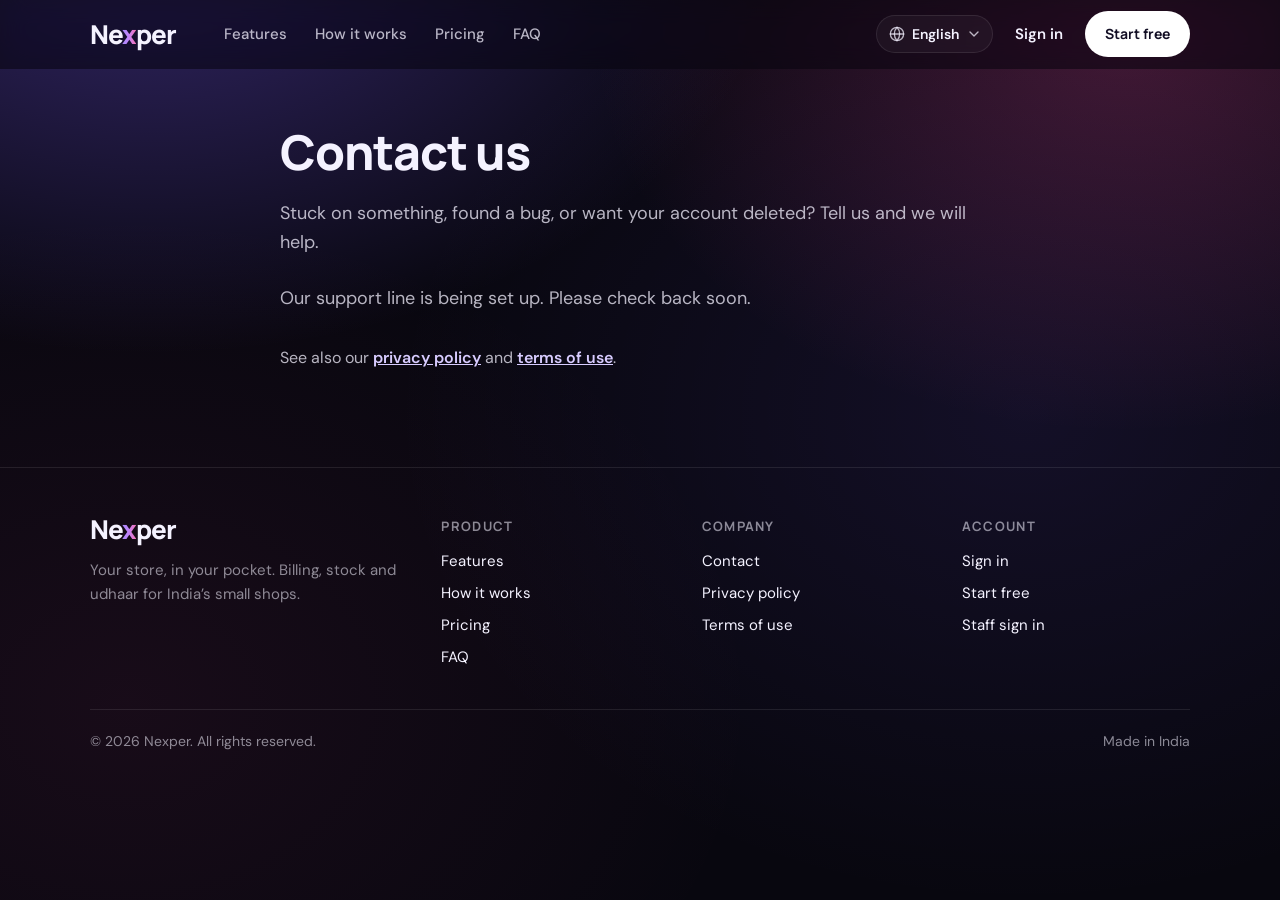
==== commit 9064d240: "Add Hindi, Telugu, Kannada, Tamil and Malayalam All visible text now lives in i18n/<lang>.json, Engl" ====
--- a/contact/index.html
+++ b/contact/index.html
@@ -1,10 +1,11 @@
 <!doctype html>
 <html lang="en-IN">
+<!-- Generated by tools/build.py. Do not edit by hand; see CLAUDE.md. -->
 <head>
 <meta charset="utf-8">
 <meta name="viewport" content="width=device-width, initial-scale=1">
-<title>Contact | Nexper</title>
-<meta name="description" content="Get help with Nexper.">
+<title data-i18n="contact.meta.title">Contact | Nexper</title>
+<meta name="description" content="Get help with Nexper." data-i18n-attr="content:contact.meta.description">
 <link rel="canonical" href="https://nexper.in/contact/">
 <meta name="theme-color" content="#08070f">
 <link rel="icon" href="/icon.svg" type="image/svg+xml">
@@ -17,46 +18,71 @@
 <meta property="og:image" content="https://nexper.in/og.jpg">
 <meta property="og:locale" content="en_IN">
 <meta name="twitter:card" content="summary_large_image">
+<script>
+  // Hide the page briefly while a saved non-English language loads, so
+  // visitors don't see English flash first. assets/i18n.js clears this.
+  (function () {
+    var codes = ["hi", "te", "kn", "ta", "ml"];
+    var l = null;
+    try { l = new URLSearchParams(location.search).get("lang") || localStorage.getItem("nexper.lang"); } catch (e) {}
+    if (!l && navigator.languages) {
+      for (var i = 0; i < navigator.languages.length && !l; i++) {
+        var c = navigator.languages[i].slice(0, 2).toLowerCase();
+        if (c === "en" || codes.indexOf(c) > -1) l = c;
+      }
+    }
+    if (l && codes.indexOf(l) > -1) {
+      var d = document.documentElement;
+      d.setAttribute("data-lang-pending", "");
+      setTimeout(function () { d.removeAttribute("data-lang-pending"); }, 2500);
+    }
+  })();
+</script>
 <link rel="preconnect" href="https://fonts.googleapis.com">
 <link rel="preconnect" href="https://fonts.gstatic.com" crossorigin>
 <link href="https://fonts.googleapis.com/css2?family=DM+Sans:opsz,wght@9..40,400;9..40,500;9..40,600;9..40,700&family=Manrope:wght@700;800&display=swap" rel="stylesheet">
-<link rel="stylesheet" href="/assets/site.css">
+<link rel="stylesheet" href="/assets/site.css?v=e286cc8c">
 </head>
 <body>
-<a class="skip" href="#main">Skip to content</a>
+<a class="skip" href="#main" data-i18n="skip">Skip to content</a>
 <header class="header">
   <div class="wrap header-inner">
     <a class="wordmark" href="/" aria-label="Nexper home">Ne<span>x</span>per</a>
-    <nav class="nav" aria-label="Main"><a href="/#features">Features</a><a href="/#how">How it works</a><a href="/#pricing">Pricing</a><a href="/faq/">FAQ</a></nav>
+    <nav class="nav" aria-label="Main"><a data-i18n="nav.features" href="/#features">Features</a><a data-i18n="nav.how" href="/#how">How it works</a><a data-i18n="nav.pricing" href="/#pricing">Pricing</a><a data-i18n="nav.faq" href="/faq/">FAQ</a></nav>
     <div class="header-actions">
-      <a class="signin" href="https://app.nexper.in/login">Sign in</a>
-      <a class="btn btn-dark" href="https://app.nexper.in/login?mode=signup">Start free</a>
-      <button class="menu-btn" type="button" aria-label="Menu" aria-expanded="false" aria-controls="mobile-menu"><svg class="ico" aria-hidden="true"><use href="/assets/icons.svg#menu"/></svg></button>
+      <div class="lang-menu" data-lang-menu>
+        <button type="button" class="lang-btn" aria-haspopup="true" aria-expanded="false" aria-label="Language" data-i18n-attr="aria-label:nav.language"><svg class="ico" aria-hidden="true"><use href="/assets/icons.svg?v=e286cc8c#globe"/></svg><span data-lang-current>English</span><svg class="ico lang-chevron" aria-hidden="true"><use href="/assets/icons.svg?v=e286cc8c#chevron-down"/></svg></button>
+        <ul class="lang-list" role="menu" hidden><li><button type="button" role="menuitemradio" aria-checked="false" data-lang-option="en" data-html-lang="en-IN" lang="en-IN"><span class="lang-native">English</span><svg class="ico lang-tick" aria-hidden="true"><use href="/assets/icons.svg?v=e286cc8c#check"/></svg></button></li><li><button type="button" role="menuitemradio" aria-checked="false" data-lang-option="hi" data-html-lang="hi-IN" data-font="Noto Sans Devanagari" lang="hi-IN"><span class="lang-native">हिन्दी</span><span class="lang-en">Hindi</span><svg class="ico lang-tick" aria-hidden="true"><use href="/assets/icons.svg?v=e286cc8c#check"/></svg></button></li><li><button type="button" role="menuitemradio" aria-checked="false" data-lang-option="te" data-html-lang="te-IN" data-font="Noto Sans Telugu" lang="te-IN"><span class="lang-native">తెలుగు</span><span class="lang-en">Telugu</span><svg class="ico lang-tick" aria-hidden="true"><use href="/assets/icons.svg?v=e286cc8c#check"/></svg></button></li><li><button type="button" role="menuitemradio" aria-checked="false" data-lang-option="kn" data-html-lang="kn-IN" data-font="Noto Sans Kannada" lang="kn-IN"><span class="lang-native">ಕನ್ನಡ</span><span class="lang-en">Kannada</span><svg class="ico lang-tick" aria-hidden="true"><use href="/assets/icons.svg?v=e286cc8c#check"/></svg></button></li><li><button type="button" role="menuitemradio" aria-checked="false" data-lang-option="ta" data-html-lang="ta-IN" data-font="Noto Sans Tamil" lang="ta-IN"><span class="lang-native">தமிழ்</span><span class="lang-en">Tamil</span><svg class="ico lang-tick" aria-hidden="true"><use href="/assets/icons.svg?v=e286cc8c#check"/></svg></button></li><li><button type="button" role="menuitemradio" aria-checked="false" data-lang-option="ml" data-html-lang="ml-IN" data-font="Noto Sans Malayalam" lang="ml-IN"><span class="lang-native">മലയാളം</span><span class="lang-en">Malayalam</span><svg class="ico lang-tick" aria-hidden="true"><use href="/assets/icons.svg?v=e286cc8c#check"/></svg></button></li></ul>
+      </div>
+      <a class="signin" data-i18n="nav.signin" href="https://app.nexper.in/login">Sign in</a>
+      <a class="btn btn-dark header-start" data-i18n="nav.start" href="https://app.nexper.in/login?mode=signup">Start free</a>
+      <button class="menu-btn" type="button" aria-label="Menu" data-i18n-attr="aria-label:nav.menu" aria-expanded="false" aria-controls="mobile-menu"><svg class="ico" aria-hidden="true"><use href="/assets/icons.svg?v=e286cc8c#menu"/></svg></button>
     </div>
   </div>
-  <nav class="mobile-menu" id="mobile-menu" aria-label="Mobile"><a href="/#features">Features</a><a href="/#how">How it works</a><a href="/#pricing">Pricing</a><a href="/faq/">FAQ</a><a href="https://app.nexper.in/login">Sign in</a></nav>
+  <nav class="mobile-menu" id="mobile-menu" aria-label="Mobile"><a data-i18n="nav.features" href="/#features">Features</a><a data-i18n="nav.how" href="/#how">How it works</a><a data-i18n="nav.pricing" href="/#pricing">Pricing</a><a data-i18n="nav.faq" href="/faq/">FAQ</a><a data-i18n="nav.signin" href="https://app.nexper.in/login">Sign in</a></nav>
 </header>
 <main id="main" class="page">
-  <h1>Contact us</h1>
-  <p class="intro">Stuck on something, found a bug, or want your account deleted? Tell us and we will help.</p>
-  <p class="intro" style="margin-top:28px">Our support line is being set up. Please check back soon.</p>
-  <p style="margin-top:32px">See also our <a href="/privacy/">privacy policy</a> and <a href="/terms/">terms of use</a>.</p>
+  <h1 data-i18n="contact.title">Contact us</h1>
+  <p class="intro" data-i18n="contact.intro">Stuck on something, found a bug, or want your account deleted? Tell us and we will help.</p>
+  <p class="intro" data-i18n="contact.pending" style="margin-top:28px">Our support line is being set up. Please check back soon.</p>
+  <p data-i18n="contact.seealso" style="margin-top:32px">See also our <a href="/privacy/">privacy policy</a> and <a href="/terms/">terms of use</a>.</p>
 </main>
 <footer class="footer">
   <div class="wrap">
     <div class="footer-grid">
       <div class="footer-brand">
         <a class="wordmark" href="/">Ne<span>x</span>per</a>
-        <p>Your store, in your pocket. Billing, stock and udhaar for India&rsquo;s small shops.</p>
+        <p data-i18n="footer.tagline">Your store, in your pocket. Billing, stock and udhaar for India’s small shops.</p>
       </div>
-      <div><h4>Product</h4><ul><li><a href="/#features">Features</a></li><li><a href="/#how">How it works</a></li><li><a href="/#pricing">Pricing</a></li><li><a href="/faq/">FAQ</a></li></ul></div><div><h4>Company</h4><ul><li><a href="/contact/">Contact</a></li><li><a href="/privacy/">Privacy policy</a></li><li><a href="/terms/">Terms of use</a></li></ul></div><div><h4>Account</h4><ul><li><a href="https://app.nexper.in/login">Sign in</a></li><li><a href="https://app.nexper.in/login?mode=signup">Start free</a></li><li><a href="https://app.nexper.in/login?mode=staff">Staff sign in</a></li></ul></div>
+      <div><h4 data-i18n="footer.product">Product</h4><ul><li><a data-i18n="nav.features" href="/#features">Features</a></li><li><a data-i18n="nav.how" href="/#how">How it works</a></li><li><a data-i18n="nav.pricing" href="/#pricing">Pricing</a></li><li><a data-i18n="nav.faq" href="/faq/">FAQ</a></li></ul></div><div><h4 data-i18n="footer.company">Company</h4><ul><li><a data-i18n="footer.contact" href="/contact/">Contact</a></li><li><a data-i18n="footer.privacy" href="/privacy/">Privacy policy</a></li><li><a data-i18n="footer.terms" href="/terms/">Terms of use</a></li></ul></div><div><h4 data-i18n="footer.account">Account</h4><ul><li><a data-i18n="nav.signin" href="https://app.nexper.in/login">Sign in</a></li><li><a data-i18n="nav.start" href="https://app.nexper.in/login?mode=signup">Start free</a></li><li><a data-i18n="footer.staff" href="https://app.nexper.in/login?mode=staff">Staff sign in</a></li></ul></div>
     </div>
     <div class="footer-bottom">
-      <span>&copy; <span data-year>2026</span> Nexper. All rights reserved.</span>
-      <span>Made in India</span>
+      <span>&copy; <span data-year>2026</span> Nexper. <span data-i18n="footer.rights">All rights reserved.</span></span>
+      <span data-i18n="footer.madein">Made in India</span>
     </div>
   </div>
 </footer>
-<script src="/assets/site.js" defer></script>
+<script src="/assets/site.js?v=e286cc8c" defer></script>
+<script src="/assets/i18n.js?v=e286cc8c" defer></script>
 </body>
 </html>
--- a/assets/site.css
+++ b/assets/site.css
@@ -1296,3 +1296,241 @@
 .page .faq {
   margin-top: 28px;
 }
+
+/* ---------- Languages ---------- */
+.lang-menu {
+  position: relative;
+}
+.lang-btn {
+  display: inline-flex;
+  align-items: center;
+  gap: 7px;
+  height: 38px;
+  padding: 0 10px 0 12px;
+  border-radius: 999px;
+  border: 1px solid var(--line);
+  background: rgba(255, 255, 255, 0.04);
+  color: var(--ink);
+  font: 600 14px var(--font-body);
+  cursor: pointer;
+  white-space: nowrap;
+}
+.lang-btn:hover,
+.lang-btn[aria-expanded="true"] {
+  border-color: rgba(255, 255, 255, 0.28);
+  background: rgba(255, 255, 255, 0.08);
+}
+.lang-btn .ico {
+  width: 16px;
+  height: 16px;
+  color: var(--ink-2);
+}
+.lang-btn .lang-chevron {
+  transition: transform 0.15s ease;
+}
+.lang-btn[aria-expanded="true"] .lang-chevron {
+  transform: rotate(180deg);
+}
+.lang-list {
+  position: absolute;
+  right: 0;
+  top: calc(100% + 8px);
+  z-index: 60;
+  min-width: 220px;
+  margin: 0;
+  padding: 6px;
+  list-style: none;
+  background: #15122a;
+  border: 1px solid rgba(255, 255, 255, 0.12);
+  border-radius: 16px;
+  box-shadow: 0 20px 50px rgba(0, 0, 0, 0.55);
+}
+.lang-list[hidden] {
+  display: none;
+}
+.lang-list button {
+  width: 100%;
+  display: flex;
+  align-items: center;
+  gap: 10px;
+  padding: 11px 12px;
+  border: 0;
+  border-radius: 10px;
+  background: transparent;
+  color: var(--ink);
+  font: 600 15px var(--font-body);
+  text-align: left;
+  cursor: pointer;
+}
+.lang-list button:hover,
+.lang-list button:focus-visible {
+  background: rgba(255, 255, 255, 0.08);
+  outline: none;
+}
+.lang-list .lang-en {
+  color: var(--muted);
+  font-weight: 500;
+  font-size: 13px;
+}
+.lang-list .lang-tick {
+  margin-left: auto;
+  width: 16px;
+  height: 16px;
+  color: #c4b5fd;
+  visibility: hidden;
+}
+.lang-list [aria-checked="true"] {
+  background: rgba(167, 139, 250, 0.14);
+}
+.lang-list [aria-checked="true"] .lang-tick {
+  visibility: visible;
+}
+@media (max-width: 480px) {
+  /* The hero's big Start free button is right below; give the space to the language picker. */
+  .header .header-start {
+    display: none;
+  }
+}
+
+/* Hide the page briefly while a saved language loads (see the inline script in <head>). */
+html[data-lang-pending] body {
+  opacity: 0;
+}
+body {
+  transition: opacity 0.15s ease;
+}
+
+/* Indian scripts: load the matching Noto Sans and give the letters room. */
+:root {
+  --font-indic: system-ui;
+}
+html[data-lang="hi"] {
+  --font-indic: "Noto Sans Devanagari";
+}
+html[data-lang="te"] {
+  --font-indic: "Noto Sans Telugu";
+}
+html[data-lang="kn"] {
+  --font-indic: "Noto Sans Kannada";
+}
+html[data-lang="ta"] {
+  --font-indic: "Noto Sans Tamil";
+}
+html[data-lang="ml"] {
+  --font-indic: "Noto Sans Malayalam";
+}
+html[data-lang]:not([data-lang="en"]) {
+  --font-display: "Manrope", var(--font-indic), system-ui, sans-serif;
+  --font-body: "DM Sans", var(--font-indic), system-ui, sans-serif;
+}
+html[data-lang]:not([data-lang="en"]) h1,
+html[data-lang]:not([data-lang="en"]) h2,
+html[data-lang]:not([data-lang="en"]) h3,
+html[data-lang]:not([data-lang="en"]) .eyebrow {
+  letter-spacing: 0;
+  line-height: 1.35;
+}
+html[data-lang]:not([data-lang="en"]) .hero h1 {
+  font-size: clamp(32px, 4.6vw, 54px);
+}
+html[data-lang]:not([data-lang="en"]) .section-head h2,
+html[data-lang]:not([data-lang="en"]) .closing-box h2 {
+  font-size: clamp(26px, 3.6vw, 38px);
+}
+html[data-lang]:not([data-lang="en"]) .eyebrow {
+  text-transform: none;
+  letter-spacing: 0.02em;
+}
+html[data-lang]:not([data-lang="en"]) body {
+  line-height: 1.7;
+}
+
+/* Legal pages are English only; say so when another language is chosen. */
+.lang-note {
+  display: none;
+  background: var(--blue-soft);
+  color: var(--blue-ink) !important;
+  border-radius: 12px;
+  padding: 10px 14px;
+  margin-bottom: 20px;
+  font-weight: 600;
+}
+html[data-lang]:not([data-lang="en"]) .lang-note {
+  display: block;
+}
+/* Translated button text runs long: let it wrap instead of pushing the page wider. */
+html[data-lang]:not([data-lang="en"]) .btn {
+  white-space: normal;
+  text-align: center;
+  line-height: 1.35;
+}
+html[data-lang]:not([data-lang="en"]) body {
+  overflow-wrap: break-word;
+}
+.row-copy,
+.plan,
+.card,
+.step,
+.soon-card,
+.hero-grid > * {
+  min-width: 0;
+}
+.rows,
+.row {
+  grid-template-columns: minmax(0, 1fr);
+}
+.row {
+  min-width: 0;
+}
+@media (min-width: 861px) {
+  .row {
+    grid-template-columns: minmax(0, 1fr) minmax(0, 1fr);
+  }
+}
+@media (max-width: 480px) {
+  html[data-lang]:not([data-lang="en"]) .row h3 {
+    font-size: 22px;
+  }
+}
+html[data-lang]:not([data-lang="en"]) .demo-card .tag {
+  white-space: normal;
+  text-align: center;
+  max-width: 40%;
+}
+/* Translated menu labels are longer: keep them on one line, and switch to
+   the compact menu sooner so the header never wraps. */
+.header .btn,
+.nav a,
+.signin {
+  white-space: nowrap;
+}
+@media (max-width: 1180px) {
+  html[data-lang]:not([data-lang="en"]) .nav,
+  html[data-lang]:not([data-lang="en"]) .header-actions .signin {
+    display: none;
+  }
+  html[data-lang]:not([data-lang="en"]) .menu-btn {
+    display: block;
+  }
+  html[data-lang]:not([data-lang="en"]) .mobile-menu.open {
+    display: block;
+    border-top: 1px solid var(--line);
+    padding: 8px 20px 20px;
+    background: var(--bg);
+  }
+  html[data-lang]:not([data-lang="en"]) .mobile-menu a {
+    display: block;
+    text-decoration: none;
+    font-weight: 600;
+    font-size: 17px;
+    padding: 13px 0;
+    border-bottom: 1px solid var(--line);
+  }
+}
+html[data-lang]:not([data-lang="en"]) .nav a {
+  font-size: 14px;
+  padding: 8px 9px;
+}
+html[data-lang] .header .btn {
+  white-space: nowrap;
+}
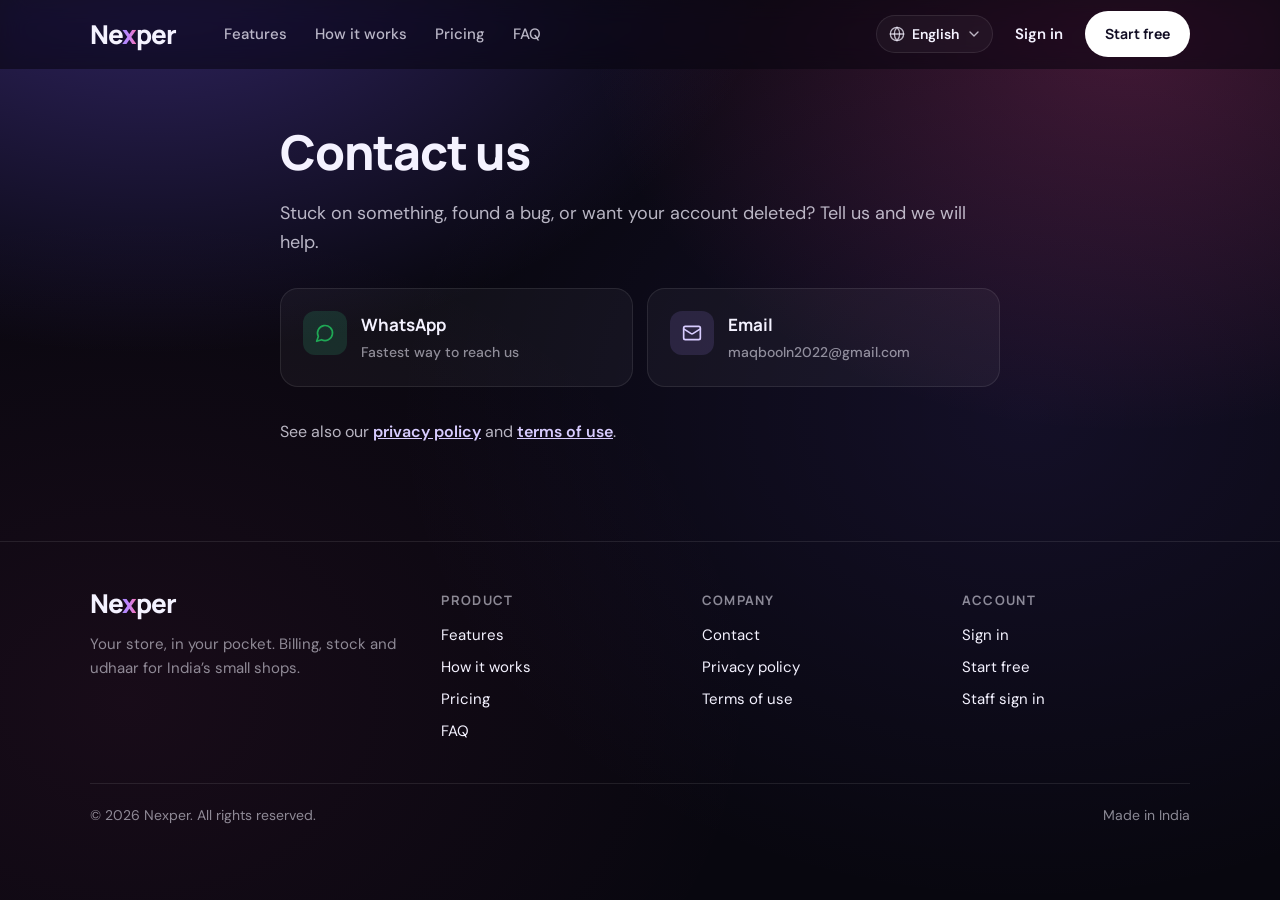
==== commit 18f8c623: "Show support contact cards (WhatsApp and email) on the Contact page Co-Authored-By: Claude Sonnet 5." ====
--- a/contact/index.html
+++ b/contact/index.html
@@ -41,7 +41,7 @@
 <link rel="preconnect" href="https://fonts.googleapis.com">
 <link rel="preconnect" href="https://fonts.gstatic.com" crossorigin>
 <link href="https://fonts.googleapis.com/css2?family=DM+Sans:opsz,wght@9..40,400;9..40,500;9..40,600;9..40,700&family=Manrope:wght@700;800&display=swap" rel="stylesheet">
-<link rel="stylesheet" href="/assets/site.css?v=e286cc8c">
+<link rel="stylesheet" href="/assets/site.css?v=2e60a3e7">
 </head>
 <body>
 <a class="skip" href="#main" data-i18n="skip">Skip to content</a>
@@ -51,12 +51,12 @@
     <nav class="nav" aria-label="Main"><a data-i18n="nav.features" href="/#features">Features</a><a data-i18n="nav.how" href="/#how">How it works</a><a data-i18n="nav.pricing" href="/#pricing">Pricing</a><a data-i18n="nav.faq" href="/faq/">FAQ</a></nav>
     <div class="header-actions">
       <div class="lang-menu" data-lang-menu>
-        <button type="button" class="lang-btn" aria-haspopup="true" aria-expanded="false" aria-label="Language" data-i18n-attr="aria-label:nav.language"><svg class="ico" aria-hidden="true"><use href="/assets/icons.svg?v=e286cc8c#globe"/></svg><span data-lang-current>English</span><svg class="ico lang-chevron" aria-hidden="true"><use href="/assets/icons.svg?v=e286cc8c#chevron-down"/></svg></button>
-        <ul class="lang-list" role="menu" hidden><li><button type="button" role="menuitemradio" aria-checked="false" data-lang-option="en" data-html-lang="en-IN" lang="en-IN"><span class="lang-native">English</span><svg class="ico lang-tick" aria-hidden="true"><use href="/assets/icons.svg?v=e286cc8c#check"/></svg></button></li><li><button type="button" role="menuitemradio" aria-checked="false" data-lang-option="hi" data-html-lang="hi-IN" data-font="Noto Sans Devanagari" lang="hi-IN"><span class="lang-native">हिन्दी</span><span class="lang-en">Hindi</span><svg class="ico lang-tick" aria-hidden="true"><use href="/assets/icons.svg?v=e286cc8c#check"/></svg></button></li><li><button type="button" role="menuitemradio" aria-checked="false" data-lang-option="te" data-html-lang="te-IN" data-font="Noto Sans Telugu" lang="te-IN"><span class="lang-native">తెలుగు</span><span class="lang-en">Telugu</span><svg class="ico lang-tick" aria-hidden="true"><use href="/assets/icons.svg?v=e286cc8c#check"/></svg></button></li><li><button type="button" role="menuitemradio" aria-checked="false" data-lang-option="kn" data-html-lang="kn-IN" data-font="Noto Sans Kannada" lang="kn-IN"><span class="lang-native">ಕನ್ನಡ</span><span class="lang-en">Kannada</span><svg class="ico lang-tick" aria-hidden="true"><use href="/assets/icons.svg?v=e286cc8c#check"/></svg></button></li><li><button type="button" role="menuitemradio" aria-checked="false" data-lang-option="ta" data-html-lang="ta-IN" data-font="Noto Sans Tamil" lang="ta-IN"><span class="lang-native">தமிழ்</span><span class="lang-en">Tamil</span><svg class="ico lang-tick" aria-hidden="true"><use href="/assets/icons.svg?v=e286cc8c#check"/></svg></button></li><li><button type="button" role="menuitemradio" aria-checked="false" data-lang-option="ml" data-html-lang="ml-IN" data-font="Noto Sans Malayalam" lang="ml-IN"><span class="lang-native">മലയാളം</span><span class="lang-en">Malayalam</span><svg class="ico lang-tick" aria-hidden="true"><use href="/assets/icons.svg?v=e286cc8c#check"/></svg></button></li></ul>
+        <button type="button" class="lang-btn" aria-haspopup="true" aria-expanded="false" aria-label="Language" data-i18n-attr="aria-label:nav.language"><svg class="ico" aria-hidden="true"><use href="/assets/icons.svg?v=2e60a3e7#globe"/></svg><span data-lang-current>English</span><svg class="ico lang-chevron" aria-hidden="true"><use href="/assets/icons.svg?v=2e60a3e7#chevron-down"/></svg></button>
+        <ul class="lang-list" role="menu" hidden><li><button type="button" role="menuitemradio" aria-checked="false" data-lang-option="en" data-html-lang="en-IN" lang="en-IN"><span class="lang-native">English</span><svg class="ico lang-tick" aria-hidden="true"><use href="/assets/icons.svg?v=2e60a3e7#check"/></svg></button></li><li><button type="button" role="menuitemradio" aria-checked="false" data-lang-option="hi" data-html-lang="hi-IN" data-font="Noto Sans Devanagari" lang="hi-IN"><span class="lang-native">हिन्दी</span><span class="lang-en">Hindi</span><svg class="ico lang-tick" aria-hidden="true"><use href="/assets/icons.svg?v=2e60a3e7#check"/></svg></button></li><li><button type="button" role="menuitemradio" aria-checked="false" data-lang-option="te" data-html-lang="te-IN" data-font="Noto Sans Telugu" lang="te-IN"><span class="lang-native">తెలుగు</span><span class="lang-en">Telugu</span><svg class="ico lang-tick" aria-hidden="true"><use href="/assets/icons.svg?v=2e60a3e7#check"/></svg></button></li><li><button type="button" role="menuitemradio" aria-checked="false" data-lang-option="kn" data-html-lang="kn-IN" data-font="Noto Sans Kannada" lang="kn-IN"><span class="lang-native">ಕನ್ನಡ</span><span class="lang-en">Kannada</span><svg class="ico lang-tick" aria-hidden="true"><use href="/assets/icons.svg?v=2e60a3e7#check"/></svg></button></li><li><button type="button" role="menuitemradio" aria-checked="false" data-lang-option="ta" data-html-lang="ta-IN" data-font="Noto Sans Tamil" lang="ta-IN"><span class="lang-native">தமிழ்</span><span class="lang-en">Tamil</span><svg class="ico lang-tick" aria-hidden="true"><use href="/assets/icons.svg?v=2e60a3e7#check"/></svg></button></li><li><button type="button" role="menuitemradio" aria-checked="false" data-lang-option="ml" data-html-lang="ml-IN" data-font="Noto Sans Malayalam" lang="ml-IN"><span class="lang-native">മലയാളം</span><span class="lang-en">Malayalam</span><svg class="ico lang-tick" aria-hidden="true"><use href="/assets/icons.svg?v=2e60a3e7#check"/></svg></button></li></ul>
       </div>
       <a class="signin" data-i18n="nav.signin" href="https://app.nexper.in/login">Sign in</a>
       <a class="btn btn-dark header-start" data-i18n="nav.start" href="https://app.nexper.in/login?mode=signup">Start free</a>
-      <button class="menu-btn" type="button" aria-label="Menu" data-i18n-attr="aria-label:nav.menu" aria-expanded="false" aria-controls="mobile-menu"><svg class="ico" aria-hidden="true"><use href="/assets/icons.svg?v=e286cc8c#menu"/></svg></button>
+      <button class="menu-btn" type="button" aria-label="Menu" data-i18n-attr="aria-label:nav.menu" aria-expanded="false" aria-controls="mobile-menu"><svg class="ico" aria-hidden="true"><use href="/assets/icons.svg?v=2e60a3e7#menu"/></svg></button>
     </div>
   </div>
   <nav class="mobile-menu" id="mobile-menu" aria-label="Mobile"><a data-i18n="nav.features" href="/#features">Features</a><a data-i18n="nav.how" href="/#how">How it works</a><a data-i18n="nav.pricing" href="/#pricing">Pricing</a><a data-i18n="nav.faq" href="/faq/">FAQ</a><a data-i18n="nav.signin" href="https://app.nexper.in/login">Sign in</a></nav>
@@ -64,7 +64,7 @@
 <main id="main" class="page">
   <h1 data-i18n="contact.title">Contact us</h1>
   <p class="intro" data-i18n="contact.intro">Stuck on something, found a bug, or want your account deleted? Tell us and we will help.</p>
-  <p class="intro" data-i18n="contact.pending" style="margin-top:28px">Our support line is being set up. Please check back soon.</p>
+  <div class="contact-cards"><a class="contact-card" href="https://wa.me/919108169321?text=Hi%20Nexper%2C%20I%20need%20help%20with%20" target="_blank" rel="noopener"><span class="icon-box" style="background:var(--green-soft);color:var(--wa)"><svg class="ico" aria-hidden="true"><use href="/assets/icons.svg?v=2e60a3e7#message"/></svg></span><span><b data-i18n="contact.wa.title">WhatsApp</b><small data-i18n="contact.wa.sub">Fastest way to reach us</small></span></a><a class="contact-card" href="mailto:maqbooln2022@gmail.com"><span class="icon-box"><svg class="ico" aria-hidden="true"><use href="/assets/icons.svg?v=2e60a3e7#mail"/></svg></span><span><b data-i18n="contact.email.title">Email</b><small>maqbooln2022@gmail.com</small></span></a></div>
   <p data-i18n="contact.seealso" style="margin-top:32px">See also our <a href="/privacy/">privacy policy</a> and <a href="/terms/">terms of use</a>.</p>
 </main>
 <footer class="footer">
@@ -82,7 +82,7 @@
     </div>
   </div>
 </footer>
-<script src="/assets/site.js?v=e286cc8c" defer></script>
-<script src="/assets/i18n.js?v=e286cc8c" defer></script>
+<script src="/assets/site.js?v=2e60a3e7" defer></script>
+<script src="/assets/i18n.js?v=2e60a3e7" defer></script>
 </body>
 </html>
